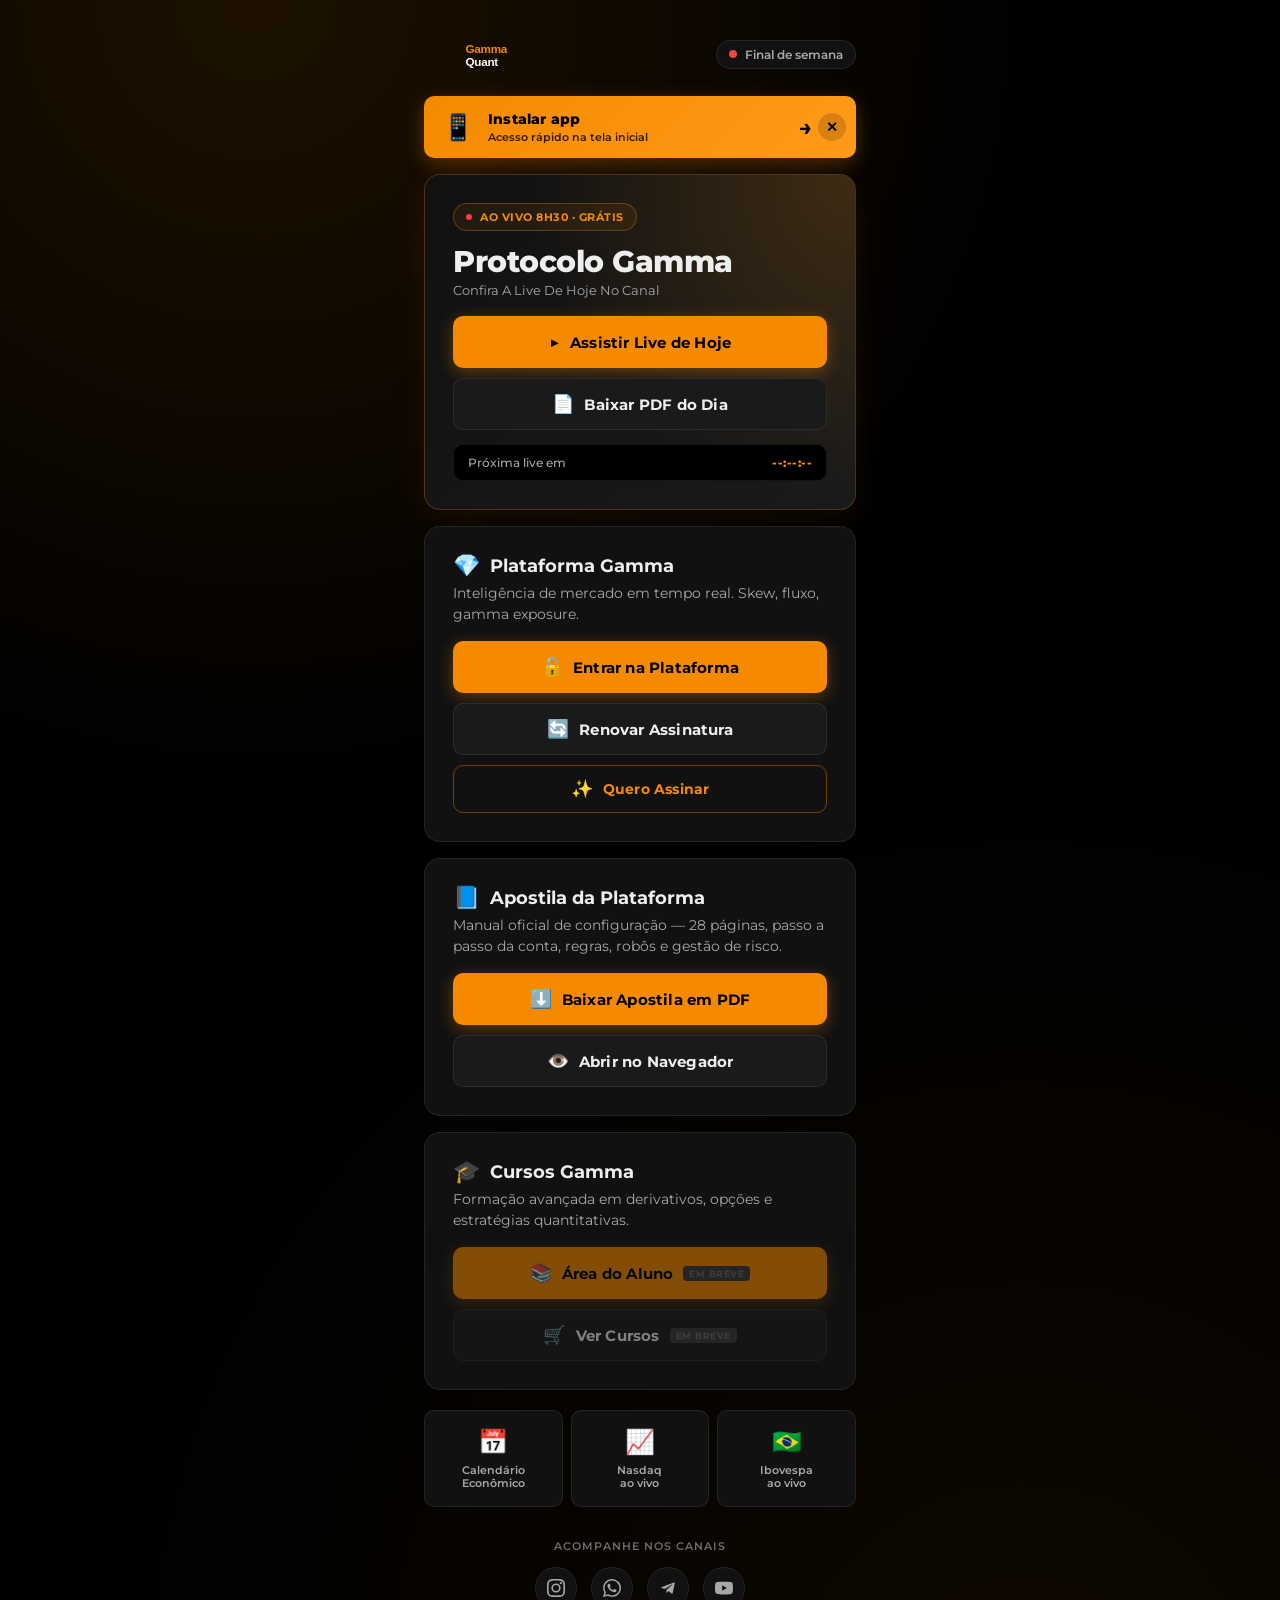
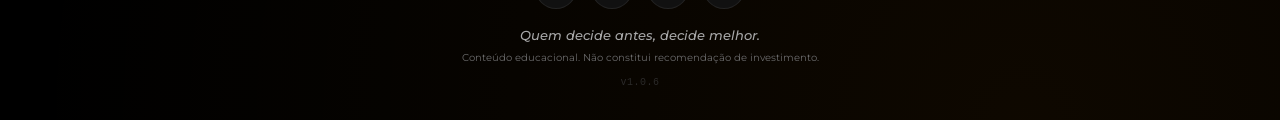
==== index.html @ 654a5087 "fix(v1.0.6): banner Instalar ja nao aparece dentro do app instalado - Deteccao de standalone reforca" ====
<!DOCTYPE html>
<html lang="pt-BR">
<head>
    <meta charset="UTF-8">
    <meta name="viewport" content="width=device-width, initial-scale=1.0, viewport-fit=cover">
    <meta name="theme-color" content="#000000">
    <meta http-equiv="Cache-Control" content="no-cache, no-store, must-revalidate">
    <meta http-equiv="Pragma" content="no-cache">
    <meta http-equiv="Expires" content="0">
    <title>Gamma Quant — Acesso Rápido</title>
    <meta name="description" content="Acesso rápido ao Protocolo Gamma, Plataforma e Cursos Gamma Quant.">

    <link rel="manifest" href="/manifest.json">
    <link rel="icon" type="image/png" sizes="32x32" href="/icons/favicon-32.png">
    <link rel="icon" type="image/png" sizes="64x64" href="/icons/favicon-64.png">
    <link rel="apple-touch-icon" sizes="180x180" href="/icons/apple-touch-icon.png">
    <link rel="apple-touch-icon" sizes="192x192" href="/icons/icon-192.png">
    <link rel="apple-touch-icon" sizes="512x512" href="/icons/icon-512.png">
    <meta name="apple-mobile-web-app-capable" content="yes">
    <meta name="apple-mobile-web-app-status-bar-style" content="black-translucent">
    <meta name="apple-mobile-web-app-title" content="Gamma Quant">
    <meta name="mobile-web-app-capable" content="yes">

    <link rel="preconnect" href="https://fonts.googleapis.com">
    <link rel="preconnect" href="https://fonts.gstatic.com" crossorigin>
    <link href="https://fonts.googleapis.com/css2?family=Montserrat:wght@400;500;600;700;800&display=swap" rel="stylesheet">

    <link rel="stylesheet" href="/css/app.css?v=14">
</head>
<body>
    <div class="app-shell">

        <!-- HEADER -->
        <header class="app-header">
            <img src="/icons/logo-white.svg" alt="Gamma Quant" class="logo">
            <div class="market-status" id="market-status">
                <span class="status-dot"></span>
                <span class="status-text">Carregando...</span>
            </div>
        </header>

        <!-- BANNER INSTALAR (botão nativo quando suportado, link guia caso contrário) -->
        <div class="install-banner-wrap" id="install-banner-wrap">
            <button type="button" class="install-banner" id="install-banner" hidden>
                <span class="install-banner-icon">📱</span>
                <span class="install-banner-text">
                    <strong>Instalar app</strong>
                    <span id="install-banner-sub">Acesso rápido na tela inicial</span>
                </span>
                <span class="install-banner-arrow">→</span>
                <span class="install-banner-close" id="install-banner-close" role="button" aria-label="Fechar">✕</span>
            </button>
        </div>

        <!-- BLOCO 1 — PROTOCOLO GAMMA (TODOS) -->
        <section class="card card-protocol">
            <div class="card-badge">
                <span class="live-dot"></span>
                AO VIVO 8H30 · GRÁTIS
            </div>
            <h2 class="card-title">Protocolo Gamma</h2>
            <p class="card-subtitle" id="protocol-date">Carregando dados de hoje...</p>

            <div class="card-actions">
                <a href="#" id="btn-live" class="btn btn-primary" target="_blank" rel="noopener">
                    <span class="btn-icon">▶</span>
                    <span>Assistir Live de Hoje</span>
                </a>
                <a href="#" id="btn-pdf" class="btn btn-secondary" target="_blank" rel="noopener">
                    <span class="btn-icon">📄</span>
                    <span>Baixar PDF do Dia</span>
                </a>
            </div>

            <div class="countdown" id="countdown" hidden>
                <span class="countdown-label">Próxima live em</span>
                <span class="countdown-time" id="countdown-time">--:--:--</span>
            </div>
        </section>

        <!-- BLOCO 2 — PLATAFORMA -->
        <section class="card card-platform">
            <div class="card-header">
                <span class="card-icon">💎</span>
                <h2 class="card-title-sm">Plataforma Gamma</h2>
            </div>
            <p class="card-desc">Inteligência de mercado em tempo real. Skew, fluxo, gamma exposure.</p>

            <div class="card-actions">
                <a href="https://plataforma.gammaquant.com.br/login" class="btn btn-primary" target="_blank" rel="noopener">
                    <span class="btn-icon">🔓</span>
                    <span>Entrar na Plataforma</span>
                </a>
                <a href="https://lastlink.com/p/CA29F64B9/checkout-payment/" class="btn btn-secondary" target="_blank" rel="noopener">
                    <span class="btn-icon">🔄</span>
                    <span>Renovar Assinatura</span>
                </a>
                <a href="https://plataforma.gammaquant.com.br/#oferta" class="btn btn-ghost-line" target="_blank" rel="noopener">
                    <span class="btn-icon">✨</span>
                    <span>Quero Assinar</span>
                </a>
            </div>
        </section>

        <!-- BLOCO 3 — APOSTILA / MANUAL DA PLATAFORMA -->
        <section class="card card-manual">
            <div class="card-header">
                <span class="card-icon">📘</span>
                <h2 class="card-title-sm">Apostila da Plataforma</h2>
            </div>
            <p class="card-desc">Manual oficial de configuração — 28 páginas, passo a passo da conta, regras, robôs e gestão de risco.</p>

            <div class="card-actions">
                <a href="https://plataforma.gammaquant.com.br/pdfs/Manual_Configuracoes_Gamma_Quant.pdf" class="btn btn-primary" target="_blank" rel="noopener" download>
                    <span class="btn-icon">⬇️</span>
                    <span>Baixar Apostila em PDF</span>
                </a>
                <a href="https://plataforma.gammaquant.com.br/pdfs/Manual_Configuracoes_Gamma_Quant.pdf" class="btn btn-secondary" target="_blank" rel="noopener">
                    <span class="btn-icon">👁️</span>
                    <span>Abrir no Navegador</span>
                </a>
            </div>
        </section>

        <!-- BLOCO 4 — CURSOS -->
        <section class="card card-courses">
            <div class="card-header">
                <span class="card-icon">🎓</span>
                <h2 class="card-title-sm">Cursos Gamma</h2>
            </div>
            <p class="card-desc">Formação avançada em derivativos, opções e estratégias quantitativas.</p>

            <div class="card-actions">
                <button class="btn btn-primary btn-disabled" disabled>
                    <span class="btn-icon">📚</span>
                    <span>Área do Aluno</span>
                    <span class="badge-soon">em breve</span>
                </button>
                <button class="btn btn-secondary btn-disabled" disabled>
                    <span class="btn-icon">🛒</span>
                    <span>Ver Cursos</span>
                    <span class="badge-soon">em breve</span>
                </button>
            </div>
        </section>

        <!-- BLOCO BÔNUS — UTILITÁRIOS -->
        <section class="utilities">
            <a href="https://br.investing.com/economic-calendar/" class="util-tile" target="_blank" rel="noopener">
                <span class="util-icon">📅</span>
                <span class="util-label">Calendário<br>Econômico</span>
            </a>
            <a href="https://www.tradingview.com/chart/?symbol=NASDAQ:NDX" class="util-tile" target="_blank" rel="noopener">
                <span class="util-icon">📈</span>
                <span class="util-label">Nasdaq<br>ao vivo</span>
            </a>
            <a href="https://www.tradingview.com/chart/?symbol=BMFBOVESPA:IBOV" class="util-tile" target="_blank" rel="noopener">
                <span class="util-icon">🇧🇷</span>
                <span class="util-label">Ibovespa<br>ao vivo</span>
            </a>
        </section>

        <!-- SOCIAL FOOTER -->
        <footer class="app-footer">
            <p class="footer-label">Acompanhe nos canais</p>
            <div class="social-links">
                <a href="https://www.instagram.com/eusergioferro/" target="_blank" rel="noopener" aria-label="Instagram">
                    <svg viewBox="0 0 24 24" fill="currentColor"><path d="M12 2.16c3.2 0 3.58 0 4.85.07 3.25.15 4.77 1.69 4.92 4.92.06 1.27.07 1.65.07 4.85s0 3.58-.07 4.85c-.15 3.23-1.66 4.77-4.92 4.92-1.27.06-1.65.07-4.85.07s-3.58 0-4.85-.07c-3.26-.15-4.77-1.7-4.92-4.92-.06-1.27-.07-1.65-.07-4.85s0-3.58.07-4.85C2.38 3.92 3.9 2.38 7.15 2.23 8.42 2.18 8.8 2.16 12 2.16zm0-2.16C8.74 0 8.33.01 7.05.07 2.7.27.27 2.69.07 7.05.01 8.33 0 8.74 0 12s.01 3.67.07 4.95c.2 4.36 2.62 6.78 6.98 6.98 1.28.06 1.69.07 4.95.07s3.67-.01 4.95-.07c4.35-.2 6.78-2.62 6.98-6.98.06-1.28.07-1.69.07-4.95s-.01-3.67-.07-4.95c-.2-4.35-2.62-6.78-6.98-6.98C15.67.01 15.26 0 12 0zm0 5.84a6.16 6.16 0 100 12.32 6.16 6.16 0 000-12.32zM12 16a4 4 0 110-8 4 4 0 010 8zm6.4-11.85a1.44 1.44 0 100 2.88 1.44 1.44 0 000-2.88z"/></svg>
                </a>
                <a href="https://wa.me/5521964212829" target="_blank" rel="noopener" aria-label="WhatsApp">
                    <svg viewBox="0 0 24 24" fill="currentColor"><path d="M17.5 14.4c-.3-.15-1.77-.87-2.04-.97-.27-.1-.47-.15-.67.15-.2.3-.77.97-.94 1.17-.17.2-.35.22-.65.07-.3-.15-1.26-.46-2.4-1.48-.88-.79-1.48-1.76-1.65-2.06-.17-.3-.02-.46.13-.6.13-.13.3-.35.45-.52.15-.17.2-.3.3-.5.1-.2.05-.37-.02-.52-.07-.15-.67-1.62-.92-2.22-.24-.58-.49-.5-.67-.51l-.57-.01c-.2 0-.52.07-.79.37-.27.3-1.04 1.02-1.04 2.48 0 1.46 1.06 2.88 1.21 3.08.15.2 2.1 3.2 5.08 4.5.71.3 1.26.49 1.69.62.71.22 1.35.19 1.86.12.57-.08 1.77-.72 2.02-1.42.25-.7.25-1.3.17-1.42-.07-.12-.27-.2-.57-.35zm-5.45 7.45h-.01a9.9 9.9 0 01-5.05-1.38l-.36-.21-3.74.98 1-3.65-.24-.37a9.92 9.92 0 01-1.52-5.27c0-5.46 4.45-9.91 9.92-9.91 2.65 0 5.14 1.03 7 2.91a9.83 9.83 0 012.91 7c0 5.46-4.45 9.91-9.92 9.91zm8.41-18.32A11.81 11.81 0 0012.05 0C5.5 0 .17 5.34.17 11.89c0 2.1.55 4.13 1.59 5.93L.07 24l6.34-1.66a11.88 11.88 0 005.65 1.44h.01c6.55 0 11.88-5.33 11.88-11.88 0-3.18-1.24-6.16-3.49-8.41z"/></svg>
                </a>
                <a href="https://t.me/gammaquant" target="_blank" rel="noopener" aria-label="Telegram">
                    <svg viewBox="0 0 24 24" fill="currentColor"><path d="M9.78 18.65l.28-4.23 7.68-6.92c.34-.31-.07-.46-.52-.19L7.74 13.3 3.64 12c-.88-.25-.89-.86.2-1.3l15.97-6.16c.73-.33 1.43.18 1.15 1.3l-2.72 12.81c-.19.91-.74 1.13-1.5.71L12.6 16l-1.99 1.93c-.23.23-.42.42-.83.42z"/></svg>
                </a>
                <a href="https://www.youtube.com/@gammaquant" target="_blank" rel="noopener" aria-label="YouTube">
                    <svg viewBox="0 0 24 24" fill="currentColor"><path d="M23.5 6.2a3 3 0 00-2.12-2.13C19.5 3.5 12 3.5 12 3.5s-7.5 0-9.38.57A3 3 0 00.5 6.2C0 8.07 0 12 0 12s0 3.93.5 5.8a3 3 0 002.12 2.13C4.5 20.5 12 20.5 12 20.5s7.5 0 9.38-.57a3 3 0 002.12-2.13C24 15.93 24 12 24 12s0-3.93-.5-5.8zM9.6 15.6V8.4l6.27 3.6-6.27 3.6z"/></svg>
                </a>
            </div>
            <p class="footer-tagline">Quem decide antes, decide melhor.</p>
            <p class="footer-disclaimer">Conteúdo educacional. Não constitui recomendação de investimento.</p>
            <p class="footer-version" id="footer-version">v1.0.0</p>
        </footer>

        <!-- Toast de atualização -->
        <div class="update-toast" id="update-toast" hidden>
            <span class="update-toast-icon">✨</span>
            <span class="update-toast-text">App atualizado pra versão mais recente</span>
        </div>

    </div>

    <script src="/js/app.js?v=14"></script>
</body>
</html>
---- css/app.css ----
/* ============================================
   GAMMA QUANT — APP DE ACESSO RÁPIDO (PWA)
   Identidade: Laranja #f58a00 + Preto
   Foco: mobile-first, instalável, offline-ready
   ============================================ */

:root {
    --orange: #f58a00;
    --orange-hover: #ff9a1a;
    --orange-glow: rgba(245, 138, 0, 0.18);
    --orange-soft: rgba(245, 138, 0, 0.08);
    --black: #000000;
    --black-card: #111111;
    --black-elev: #1a1a1a;
    --gray-100: #eeeeee;
    --gray-300: #a8a8a8;
    --gray-500: #6b6b6b;
    --gray-700: #3a3a3a;
    --border: rgba(255, 255, 255, 0.08);
    --green: #22c55e;
    --red: #ef4444;
    --font: 'Montserrat', -apple-system, BlinkMacSystemFont, sans-serif;
    --radius: 16px;
    --radius-sm: 10px;
    --transition: all 0.25s cubic-bezier(0.4, 0, 0.2, 1);
    --safe-top: env(safe-area-inset-top);
    --safe-bottom: env(safe-area-inset-bottom);
}

*, *::before, *::after { box-sizing: border-box; margin: 0; padding: 0; }

html { scroll-behavior: smooth; }

body {
    font-family: var(--font);
    background: var(--black);
    color: var(--gray-100);
    -webkit-font-smoothing: antialiased;
    min-height: 100vh;
    min-height: 100dvh;
    overflow-x: hidden;
    background-image:
        radial-gradient(circle at 20% 0%, rgba(245, 138, 0, 0.12) 0%, transparent 40%),
        radial-gradient(circle at 80% 100%, rgba(245, 138, 0, 0.06) 0%, transparent 50%);
}

img, svg { max-width: 100%; display: block; }
button { font-family: inherit; cursor: pointer; border: none; background: none; color: inherit; }
a { color: inherit; text-decoration: none; }

/* ============ APP SHELL ============ */
.app-shell {
    max-width: 480px;
    margin: 0 auto;
    padding: calc(var(--safe-top) + 20px) 20px calc(var(--safe-bottom) + 24px);
    min-height: 100vh;
    min-height: 100dvh;
    display: flex;
    flex-direction: column;
    gap: 16px;
}

/* ============ HEADER ============ */
.app-header {
    display: flex;
    justify-content: space-between;
    align-items: center;
    padding: 4px 0 8px;
}

.logo {
    height: 36px;
    width: auto;
}

.market-status {
    display: flex;
    align-items: center;
    gap: 8px;
    background: var(--black-card);
    border: 1px solid var(--border);
    border-radius: 100px;
    padding: 6px 12px;
    font-size: 12px;
    font-weight: 600;
    color: var(--gray-300);
}

.status-dot {
    width: 8px;
    height: 8px;
    border-radius: 50%;
    background: var(--gray-500);
    animation: pulse 2s ease-in-out infinite;
}

.status-dot.open { background: var(--green); box-shadow: 0 0 8px var(--green); }
.status-dot.closed { background: var(--red); }

@keyframes pulse {
    0%, 100% { opacity: 1; }
    50% { opacity: 0.5; }
}

/* ============ CARDS BASE ============ */
.card {
    background: var(--black-card);
    border: 1px solid var(--border);
    border-radius: var(--radius);
    padding: 24px;
    transition: var(--transition);
    position: relative;
    overflow: hidden;
}

.card-header {
    display: flex;
    align-items: center;
    gap: 10px;
    margin-bottom: 6px;
}

.card-icon {
    font-size: 22px;
    line-height: 1;
}

.card-title {
    font-size: 26px;
    font-weight: 800;
    letter-spacing: -0.5px;
    color: var(--gray-100);
    line-height: 1.1;
    margin-bottom: 4px;
}

.card-title-sm {
    font-size: 18px;
    font-weight: 700;
    color: var(--gray-100);
}

.card-subtitle {
    font-size: 13px;
    color: var(--gray-300);
    margin-bottom: 18px;
    text-transform: capitalize;
}

.card-desc {
    font-size: 14px;
    color: var(--gray-300);
    line-height: 1.5;
    margin-bottom: 16px;
}

/* ============ CARD: PROTOCOLO (destaque) ============ */
.card-protocol {
    background: linear-gradient(135deg, var(--black-card) 0%, var(--black-elev) 100%);
    border: 1px solid rgba(245, 138, 0, 0.25);
    box-shadow: 0 8px 32px rgba(245, 138, 0, 0.08);
}

.card-protocol::before {
    content: '';
    position: absolute;
    inset: 0;
    background: radial-gradient(circle at top right, var(--orange-glow), transparent 60%);
    pointer-events: none;
}

.card-protocol > * { position: relative; z-index: 1; }

.card-badge {
    display: inline-flex;
    align-items: center;
    gap: 8px;
    background: var(--orange-soft);
    color: var(--orange);
    border: 1px solid rgba(245, 138, 0, 0.3);
    border-radius: 100px;
    padding: 6px 12px;
    font-size: 11px;
    font-weight: 700;
    letter-spacing: 0.5px;
    margin-bottom: 14px;
}

.live-dot {
    width: 6px;
    height: 6px;
    border-radius: 50%;
    background: #ff3b3b;
    animation: livePulse 1.5s ease-in-out infinite;
}

@keyframes livePulse {
    0%, 100% { opacity: 1; box-shadow: 0 0 0 0 rgba(255, 59, 59, 0.6); }
    50% { opacity: 0.7; box-shadow: 0 0 0 6px rgba(255, 59, 59, 0); }
}

/* ============ ACTIONS ============ */
.card-actions {
    display: flex;
    flex-direction: column;
    gap: 10px;
}

.card-actions-split {
    flex-direction: row;
    gap: 8px;
}

.card-actions-split .btn { flex: 1; }

.btn {
    display: inline-flex;
    align-items: center;
    justify-content: center;
    gap: 10px;
    padding: 14px 18px;
    border-radius: var(--radius-sm);
    font-size: 15px;
    font-weight: 700;
    letter-spacing: 0.2px;
    transition: var(--transition);
    text-align: center;
    position: relative;
    min-height: 52px;
}

.btn-icon { font-size: 18px; line-height: 1; }

.btn-primary {
    background: var(--orange);
    color: var(--black);
    box-shadow: 0 4px 16px rgba(245, 138, 0, 0.35);
}
.btn-primary:active { transform: scale(0.98); background: var(--orange-hover); }

.btn-secondary {
    background: var(--black-elev);
    color: var(--gray-100);
    border: 1px solid var(--border);
}
.btn-secondary:active { transform: scale(0.98); border-color: var(--orange); }

.btn-outline {
    background: transparent;
    color: var(--gray-100);
    border: 1px solid var(--border);
    font-size: 14px;
    flex-direction: column;
    gap: 4px;
    padding: 12px 14px;
}
.btn-outline:active { border-color: var(--orange); background: var(--orange-soft); }

.btn-ghost {
    background: transparent;
    color: var(--gray-300);
    font-size: 14px;
    flex-direction: column;
    gap: 4px;
    padding: 12px 14px;
}
.btn-ghost:active { color: var(--orange); }

.btn-ghost-line {
    background: transparent;
    color: var(--orange);
    border: 1px solid rgba(245, 138, 0, 0.4);
    min-height: 48px;
    font-size: 14px;
}
.btn-ghost-line:active {
    background: var(--orange-soft);
    border-color: var(--orange);
}

.btn-disabled {
    opacity: 0.5;
    cursor: not-allowed;
    pointer-events: none;
}

.badge-soon {
    font-size: 9px;
    text-transform: uppercase;
    letter-spacing: 0.5px;
    color: var(--gray-500);
    background: var(--gray-700);
    padding: 2px 6px;
    border-radius: 4px;
    font-weight: 700;
}

/* ============ PROFILE TOGGLE ============ */
.profile-toggle {
    display: flex;
    background: var(--black);
    border: 1px solid var(--border);
    border-radius: 100px;
    padding: 4px;
    margin-bottom: 16px;
    gap: 4px;
}

.profile-btn {
    flex: 1;
    padding: 8px 12px;
    border-radius: 100px;
    font-size: 12px;
    font-weight: 700;
    color: var(--gray-300);
    transition: var(--transition);
    text-align: center;
    letter-spacing: 0.2px;
}

.profile-btn.active {
    background: var(--orange);
    color: var(--black);
    box-shadow: 0 2px 8px rgba(245, 138, 0, 0.3);
}

.profile-btn:not(.active):active {
    background: var(--black-elev);
    color: var(--gray-100);
}

.profile-view, .profile-view-course {
    animation: fadeIn 0.3s ease;
}

@keyframes fadeIn {
    from { opacity: 0; transform: translateY(4px); }
    to { opacity: 1; transform: translateY(0); }
}

/* ============ COUNTDOWN ============ */
.countdown {
    margin-top: 14px;
    padding: 10px 14px;
    background: var(--black);
    border: 1px solid var(--border);
    border-radius: var(--radius-sm);
    display: flex;
    justify-content: space-between;
    align-items: center;
    font-size: 12px;
}

.countdown-label { color: var(--gray-300); font-weight: 500; }
.countdown-time {
    color: var(--orange);
    font-weight: 800;
    font-variant-numeric: tabular-nums;
    letter-spacing: 0.5px;
}

/* ============ UTILITIES TILES ============ */
.utilities {
    display: grid;
    grid-template-columns: repeat(3, 1fr);
    gap: 8px;
    margin-top: 4px;
}

.util-tile {
    background: var(--black-card);
    border: 1px solid var(--border);
    border-radius: var(--radius-sm);
    padding: 16px 8px;
    display: flex;
    flex-direction: column;
    align-items: center;
    gap: 8px;
    text-align: center;
    transition: var(--transition);
}

.util-tile:active {
    border-color: var(--orange);
    background: var(--orange-soft);
    transform: scale(0.97);
}

.util-icon { font-size: 24px; }

.util-label {
    font-size: 11px;
    font-weight: 600;
    color: var(--gray-300);
    line-height: 1.2;
}

/* ============ FOOTER ============ */
.app-footer {
    margin-top: auto;
    padding-top: 16px;
    text-align: center;
}

.footer-label {
    font-size: 11px;
    text-transform: uppercase;
    letter-spacing: 1px;
    color: var(--gray-500);
    margin-bottom: 14px;
    font-weight: 600;
}

.social-links {
    display: flex;
    justify-content: center;
    gap: 14px;
    margin-bottom: 18px;
}

.social-links a {
    width: 42px;
    height: 42px;
    display: flex;
    align-items: center;
    justify-content: center;
    background: var(--black-card);
    border: 1px solid var(--border);
    border-radius: 50%;
    color: var(--gray-300);
    transition: var(--transition);
}

.social-links a:active {
    color: var(--orange);
    border-color: var(--orange);
    transform: scale(0.95);
}

.social-links svg { width: 18px; height: 18px; }

.footer-tagline {
    font-size: 13px;
    color: var(--gray-300);
    font-style: italic;
    margin-bottom: 8px;
    font-weight: 500;
}

.footer-disclaimer {
    font-size: 10px;
    color: var(--gray-500);
    line-height: 1.4;
}

.footer-version {
    font-size: 10px;
    color: var(--gray-700);
    margin-top: 12px;
    font-family: var(--font-mono, monospace);
    letter-spacing: 0.5px;
    opacity: 0.7;
}

/* ============ TOAST DE ATUALIZAÇÃO ============ */
.update-toast {
    position: fixed;
    top: calc(var(--safe-top) + 16px);
    left: 16px;
    right: 16px;
    max-width: 448px;
    margin: 0 auto;
    background: linear-gradient(135deg, var(--orange), var(--orange-hover));
    color: var(--black);
    padding: 14px 18px;
    border-radius: var(--radius-sm);
    display: flex;
    align-items: center;
    gap: 12px;
    box-shadow: 0 8px 28px rgba(245, 138, 0, 0.45);
    z-index: 200;
    font-size: 13px;
    font-weight: 700;
    animation: toastSlide 3.2s ease forwards;
}

.update-toast-icon {
    font-size: 20px;
    line-height: 1;
}

.update-toast-text {
    flex: 1;
    line-height: 1.3;
}

@keyframes toastSlide {
    0% { transform: translateY(-100%); opacity: 0; }
    10% { transform: translateY(0); opacity: 1; }
    85% { transform: translateY(0); opacity: 1; }
    100% { transform: translateY(-100%); opacity: 0; }
}

/* ============ BANNER INSTALAR (permanente) ============ */
.install-banner {
    width: 100%;
    background: linear-gradient(135deg, var(--orange), var(--orange-hover));
    color: var(--black);
    padding: 14px 44px 14px 18px;
    border-radius: var(--radius-sm);
    display: flex;
    align-items: center;
    gap: 14px;
    text-align: left;
    box-shadow: 0 6px 20px rgba(245, 138, 0, 0.3);
    transition: var(--transition);
    animation: bannerPulse 2.5s ease-in-out infinite;
    position: relative;
}

.install-banner-close {
    position: absolute;
    top: 50%;
    right: 10px;
    transform: translateY(-50%);
    width: 28px;
    height: 28px;
    border-radius: 50%;
    background: rgba(0, 0, 0, 0.15);
    color: var(--black);
    display: flex;
    align-items: center;
    justify-content: center;
    font-size: 14px;
    font-weight: 800;
    cursor: pointer;
    transition: var(--transition);
}
.install-banner-close:active {
    background: rgba(0, 0, 0, 0.3);
    transform: translateY(-50%) scale(0.92);
}

.install-banner:active { transform: scale(0.98); }

.install-banner-icon {
    font-size: 26px;
    line-height: 1;
}

.install-banner-text {
    flex: 1;
    display: flex;
    flex-direction: column;
    gap: 2px;
}

.install-banner-text strong {
    font-size: 14px;
    font-weight: 800;
    letter-spacing: 0.2px;
}

.install-banner-text span {
    font-size: 11px;
    font-weight: 600;
    opacity: 0.8;
}

.install-banner-arrow {
    font-size: 22px;
    font-weight: 700;
}

@keyframes bannerPulse {
    0%, 100% { box-shadow: 0 6px 20px rgba(245, 138, 0, 0.3); }
    50% { box-shadow: 0 6px 28px rgba(245, 138, 0, 0.55); }
}

/* ============ MODAL DE INSTRUÇÕES ============ */
.install-modal {
    position: fixed;
    inset: 0;
    background: rgba(0, 0, 0, 0.85);
    backdrop-filter: blur(8px);
    z-index: 1000;
    display: flex;
    align-items: flex-end;
    justify-content: center;
    animation: fadeIn 0.2s ease;
    padding: 16px;
}

@media (min-width: 600px) {
    .install-modal { align-items: center; }
}

.install-modal-content {
    background: var(--black-card);
    border: 1px solid rgba(245, 138, 0, 0.3);
    border-radius: var(--radius);
    padding: 28px 24px;
    max-width: 420px;
    width: 100%;
    text-align: center;
    position: relative;
    animation: slideUp 0.3s ease;
    max-height: 90vh;
    overflow-y: auto;
}

@keyframes slideUp {
    from { transform: translateY(40px); opacity: 0; }
    to { transform: translateY(0); opacity: 1; }
}

.install-modal-close {
    position: absolute;
    top: 10px;
    right: 10px;
    width: 44px;
    height: 44px;
    border-radius: 50%;
    background: var(--orange);
    color: var(--black);
    font-size: 26px;
    line-height: 1;
    font-weight: 800;
    transition: var(--transition);
    box-shadow: 0 4px 12px rgba(245, 138, 0, 0.4);
    z-index: 10;
}
.install-modal-close:active {
    background: var(--orange-hover);
    transform: scale(0.95);
}

.install-modal-icon {
    width: 80px;
    height: 80px;
    border-radius: 18px;
    margin: 0 auto 16px;
    box-shadow: 0 10px 30px rgba(245, 138, 0, 0.3);
}

.install-modal-title {
    font-size: 20px;
    font-weight: 800;
    margin-bottom: 6px;
    letter-spacing: -0.3px;
}

.install-modal-platform {
    font-size: 12px;
    color: var(--gray-300);
    margin-bottom: 20px;
    text-transform: uppercase;
    letter-spacing: 1px;
    font-weight: 600;
}

.install-steps {
    display: flex;
    flex-direction: column;
    gap: 10px;
    text-align: left;
    margin-bottom: 16px;
}

.install-step {
    display: flex;
    align-items: flex-start;
    gap: 12px;
    background: var(--black);
    border: 1px solid var(--border);
    border-radius: var(--radius-sm);
    padding: 12px 14px;
    font-size: 14px;
    line-height: 1.4;
    color: var(--gray-100);
}

.install-step strong { color: var(--orange); }

.install-step-num {
    flex-shrink: 0;
    width: 24px;
    height: 24px;
    border-radius: 50%;
    background: var(--orange);
    color: var(--black);
    display: inline-flex;
    align-items: center;
    justify-content: center;
    font-weight: 800;
    font-size: 12px;
}

.install-step-fallback {
    font-size: 12px;
    color: var(--gray-300);
    line-height: 1.6;
    text-align: center;
    margin-top: 12px;
    padding: 12px;
    background: var(--black);
    border-radius: var(--radius-sm);
    border: 1px dashed var(--gray-700);
}

.install-step-fallback strong { color: var(--orange); }

.install-warning {
    background: rgba(245, 138, 0, 0.12);
    border: 1px solid rgba(245, 138, 0, 0.4);
    border-radius: var(--radius-sm);
    padding: 14px;
    font-size: 13px;
    color: var(--gray-100);
    line-height: 1.5;
    margin-bottom: 14px;
    text-align: center;
}
.install-warning strong { color: var(--orange); }

.install-steps-container .btn {
    width: 100%;
    margin-bottom: 12px;
}

.install-help-link {
    display: inline-block;
    margin-top: 8px;
    color: var(--orange);
    font-size: 13px;
    font-weight: 600;
}

.install-modal-dismiss {
    width: 100%;
    margin-top: 16px;
    padding: 12px;
    border-radius: var(--radius-sm);
    background: var(--black);
    border: 1px solid var(--border);
    color: var(--gray-300);
    font-size: 13px;
    font-weight: 600;
    transition: var(--transition);
}
.install-modal-dismiss:active {
    background: var(--black-elev);
    color: var(--gray-100);
}

@keyframes fadeIn {
    from { opacity: 0; }
    to { opacity: 1; }
}

/* ============ DESKTOP ============ */
@media (min-width: 768px) {
    .app-shell { padding: 32px 24px; }
    .card-title { font-size: 30px; }
    .card { padding: 28px; }
}
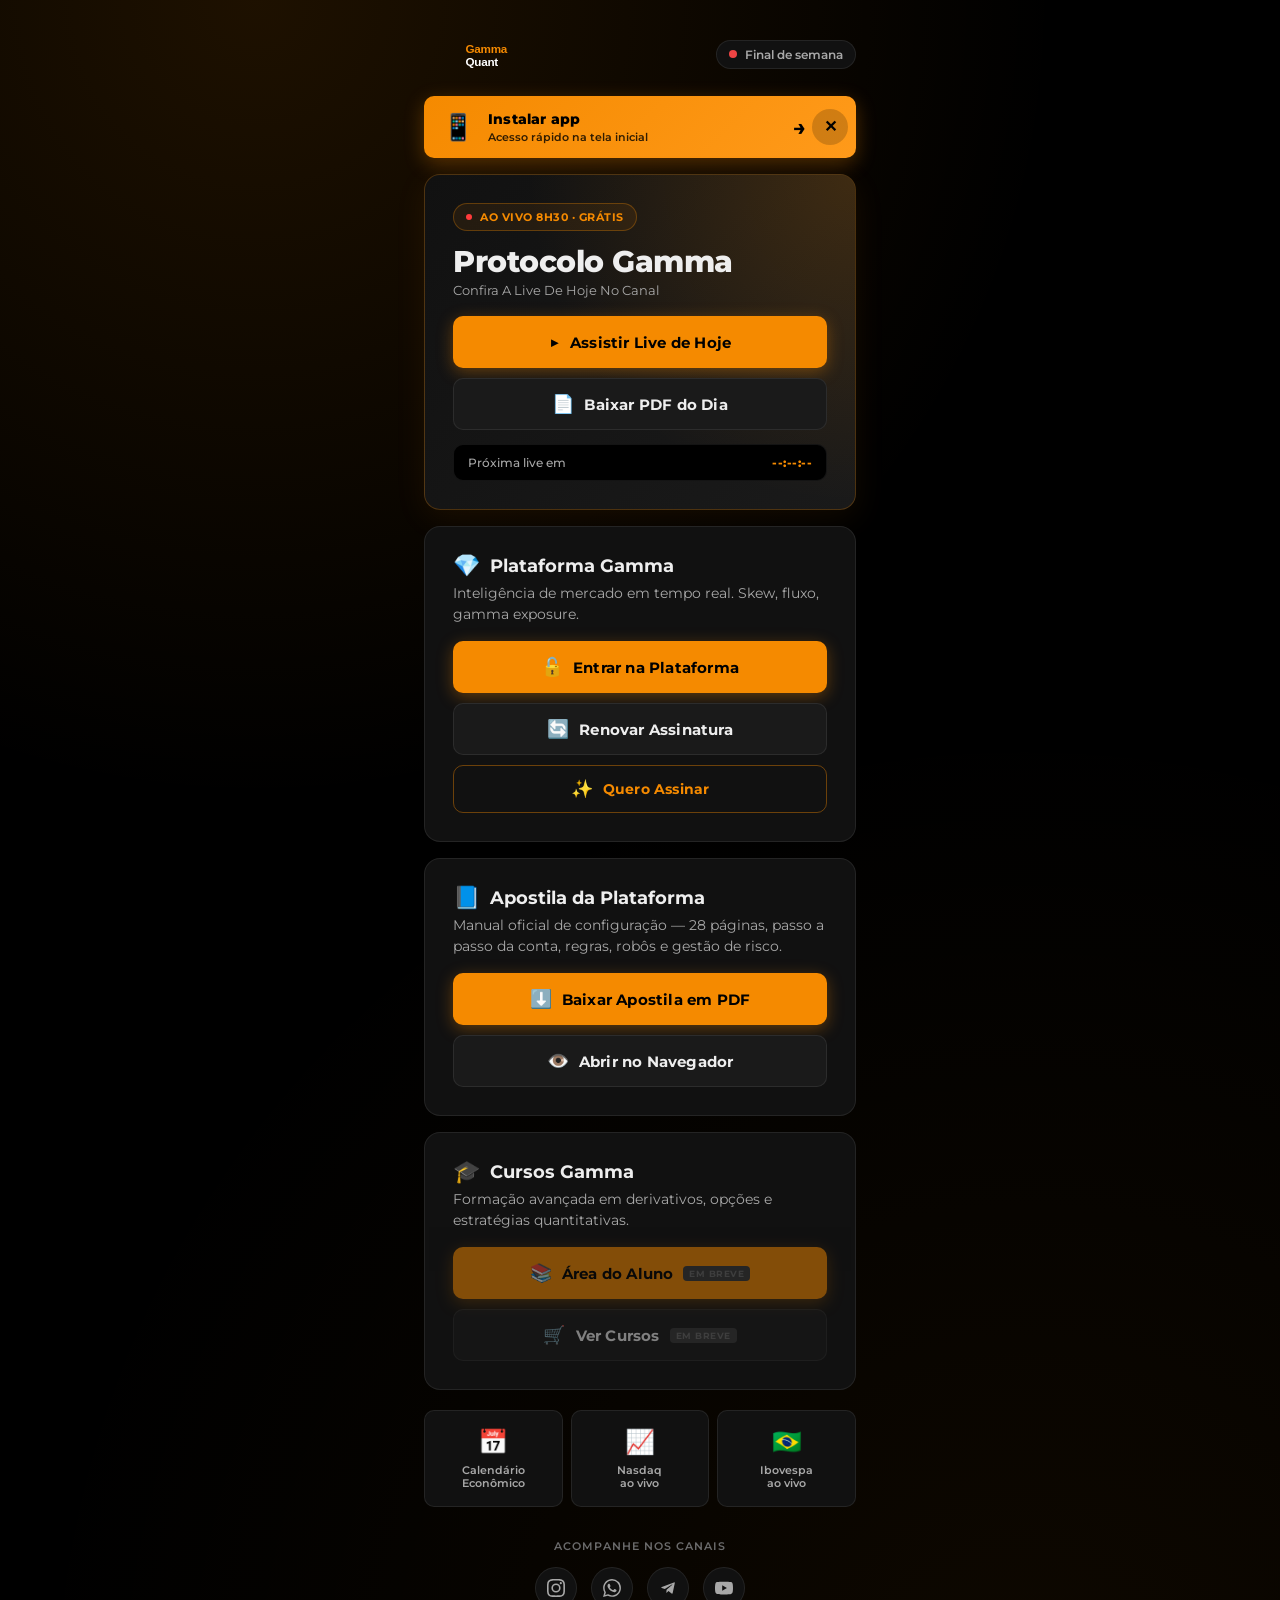
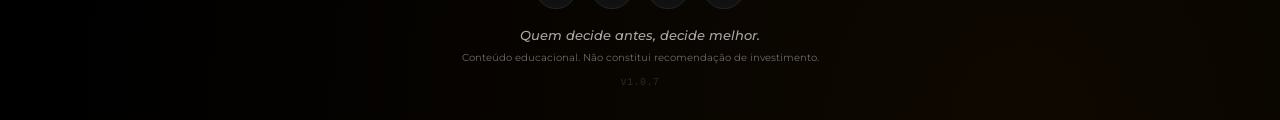
==== commit 6e130f59: "fix(v1.0.7): botao X do banner agora funciona - X virou button irmao do banner (antes era span DENTR" ====
--- a/index.html
+++ b/index.html
@@ -25,7 +25,7 @@
     <link rel="preconnect" href="https://fonts.gstatic.com" crossorigin>
     <link href="https://fonts.googleapis.com/css2?family=Montserrat:wght@400;500;600;700;800&display=swap" rel="stylesheet">
 
-    <link rel="stylesheet" href="/css/app.css?v=14">
+    <link rel="stylesheet" href="/css/app.css?v=15">
 </head>
 <body>
     <div class="app-shell">
@@ -40,16 +40,16 @@
         </header>
 
         <!-- BANNER INSTALAR (botão nativo quando suportado, link guia caso contrário) -->
-        <div class="install-banner-wrap" id="install-banner-wrap">
-            <button type="button" class="install-banner" id="install-banner" hidden>
+        <div class="install-banner-wrap" id="install-banner-wrap" hidden>
+            <button type="button" class="install-banner" id="install-banner">
                 <span class="install-banner-icon">📱</span>
                 <span class="install-banner-text">
                     <strong>Instalar app</strong>
                     <span id="install-banner-sub">Acesso rápido na tela inicial</span>
                 </span>
                 <span class="install-banner-arrow">→</span>
-                <span class="install-banner-close" id="install-banner-close" role="button" aria-label="Fechar">✕</span>
             </button>
+            <button type="button" class="install-banner-close" id="install-banner-close" aria-label="Fechar banner">✕</button>
         </div>
 
         <!-- BLOCO 1 — PROTOCOLO GAMMA (TODOS) -->
@@ -190,6 +190,6 @@
 
     </div>
 
-    <script src="/js/app.js?v=14"></script>
+    <script src="/js/app.js?v=15"></script>
 </body>
 </html>
--- a/css/app.css
+++ b/css/app.css
@@ -502,11 +502,17 @@
 }
 
 /* ============ BANNER INSTALAR (permanente) ============ */
+.install-banner-wrap {
+    position: relative;
+    width: 100%;
+}
+.install-banner-wrap[hidden] { display: none; }
+
 .install-banner {
     width: 100%;
     background: linear-gradient(135deg, var(--orange), var(--orange-hover));
     color: var(--black);
-    padding: 14px 44px 14px 18px;
+    padding: 14px 50px 14px 18px;
     border-radius: var(--radius-sm);
     display: flex;
     align-items: center;
@@ -515,30 +521,32 @@
     box-shadow: 0 6px 20px rgba(245, 138, 0, 0.3);
     transition: var(--transition);
     animation: bannerPulse 2.5s ease-in-out infinite;
-    position: relative;
 }
 
 .install-banner-close {
     position: absolute;
     top: 50%;
-    right: 10px;
+    right: 8px;
     transform: translateY(-50%);
-    width: 28px;
-    height: 28px;
+    width: 36px;
+    height: 36px;
     border-radius: 50%;
-    background: rgba(0, 0, 0, 0.15);
+    background: rgba(0, 0, 0, 0.18);
     color: var(--black);
     display: flex;
     align-items: center;
     justify-content: center;
-    font-size: 14px;
-    font-weight: 800;
+    font-size: 16px;
+    font-weight: 900;
     cursor: pointer;
     transition: var(--transition);
+    z-index: 5;
+    border: 0;
+    line-height: 1;
 }
 .install-banner-close:active {
-    background: rgba(0, 0, 0, 0.3);
-    transform: translateY(-50%) scale(0.92);
+    background: rgba(0, 0, 0, 0.4);
+    transform: translateY(-50%) scale(0.9);
 }
 
 .install-banner:active { transform: scale(0.98); }
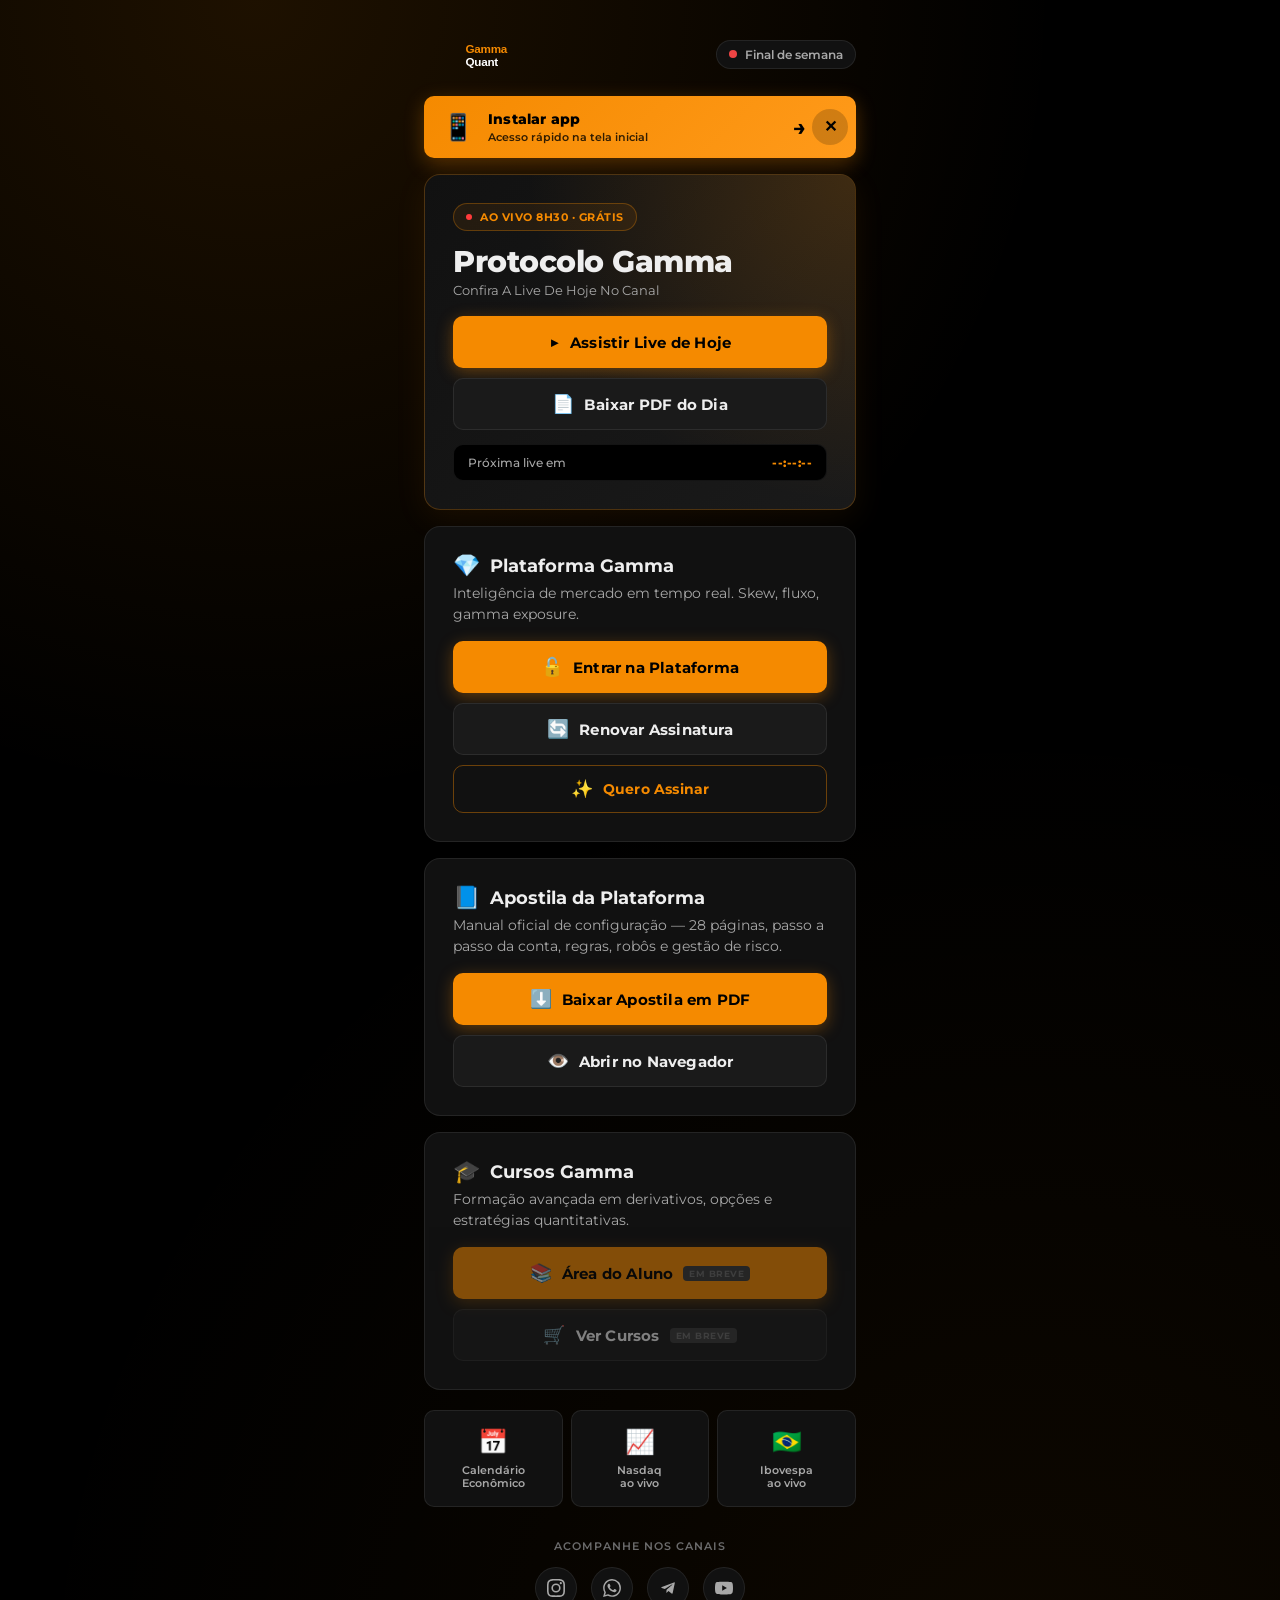
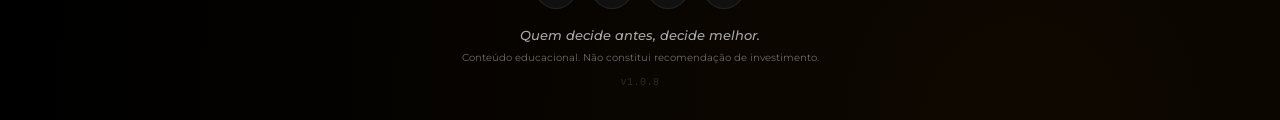
==== commit 1377f50b: "feat: refresh on visibility/focus + bump v16 - Revalida protocolo/versão ao reabrir app (visibilityc" ====
--- a/index.html
+++ b/index.html
@@ -25,7 +25,7 @@
     <link rel="preconnect" href="https://fonts.gstatic.com" crossorigin>
     <link href="https://fonts.googleapis.com/css2?family=Montserrat:wght@400;500;600;700;800&display=swap" rel="stylesheet">
 
-    <link rel="stylesheet" href="/css/app.css?v=15">
+    <link rel="stylesheet" href="/css/app.css?v=16">
 </head>
 <body>
     <div class="app-shell">
@@ -190,6 +190,6 @@
 
     </div>
 
-    <script src="/js/app.js?v=15"></script>
+    <script src="/js/app.js?v=16"></script>
 </body>
 </html>
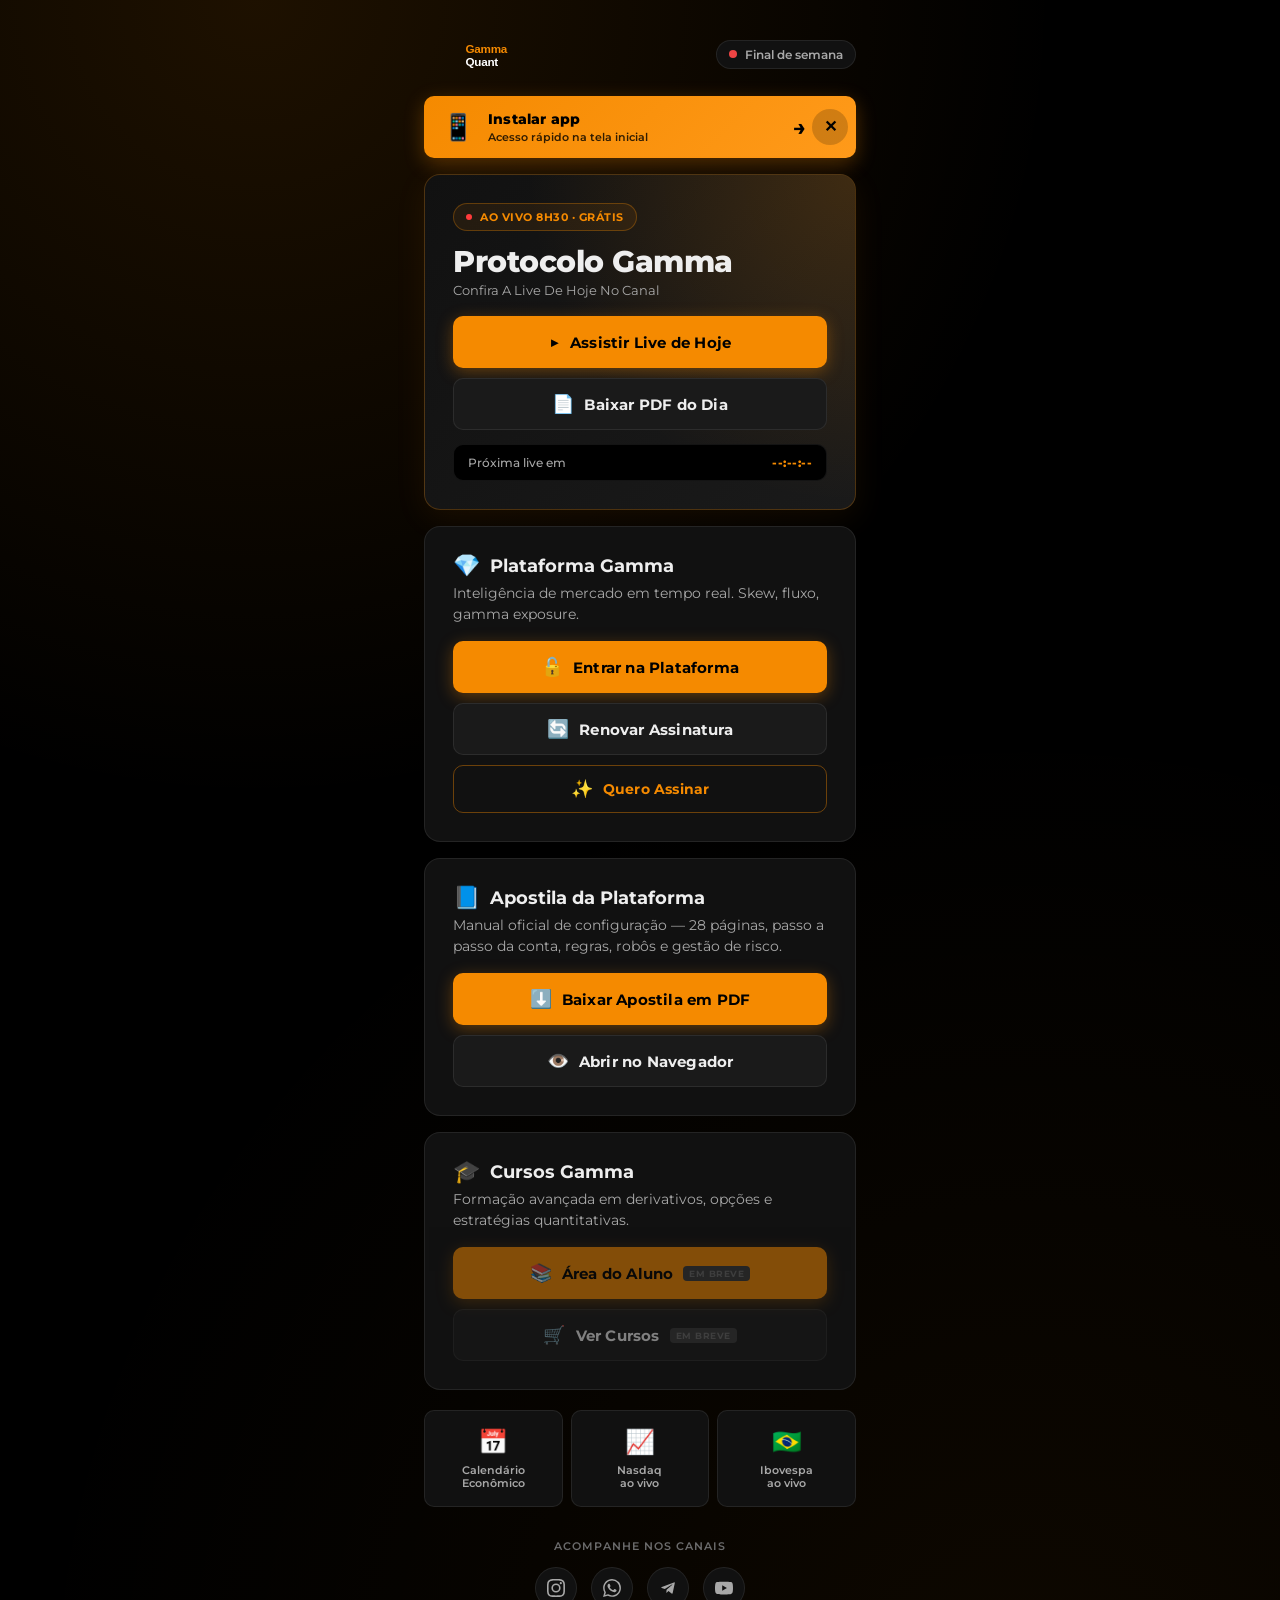
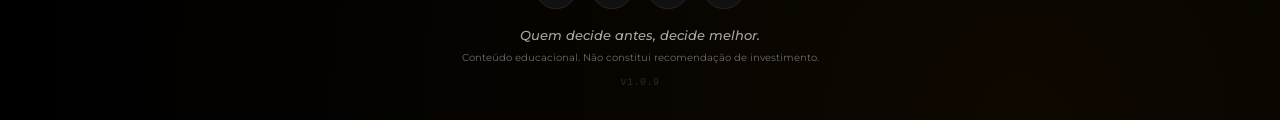
==== commit 6264772d: "feat: cache-busting no link do PDF + bump v17" ====
--- a/index.html
+++ b/index.html
@@ -25,7 +25,7 @@
     <link rel="preconnect" href="https://fonts.gstatic.com" crossorigin>
     <link href="https://fonts.googleapis.com/css2?family=Montserrat:wght@400;500;600;700;800&display=swap" rel="stylesheet">
 
-    <link rel="stylesheet" href="/css/app.css?v=16">
+    <link rel="stylesheet" href="/css/app.css?v=17">
 </head>
 <body>
     <div class="app-shell">
@@ -190,6 +190,6 @@
 
     </div>
 
-    <script src="/js/app.js?v=16"></script>
+    <script src="/js/app.js?v=17"></script>
 </body>
 </html>
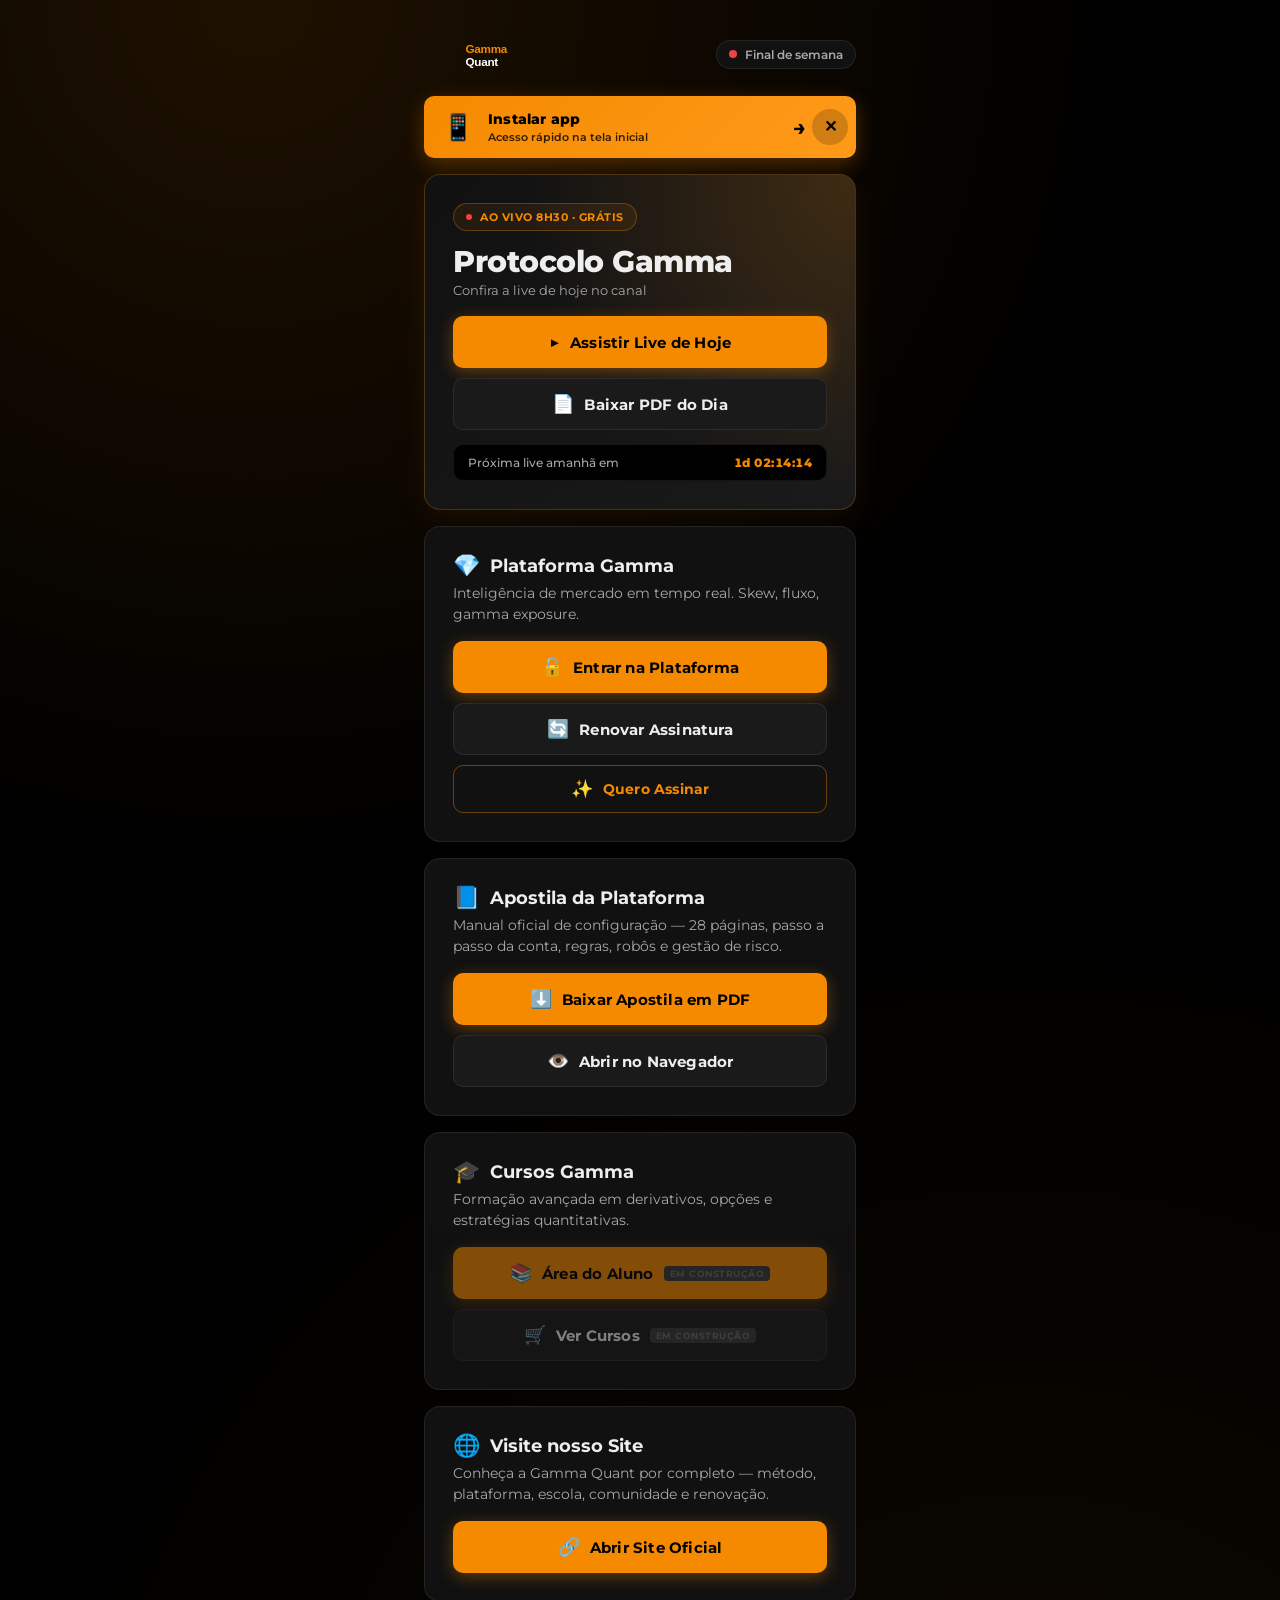
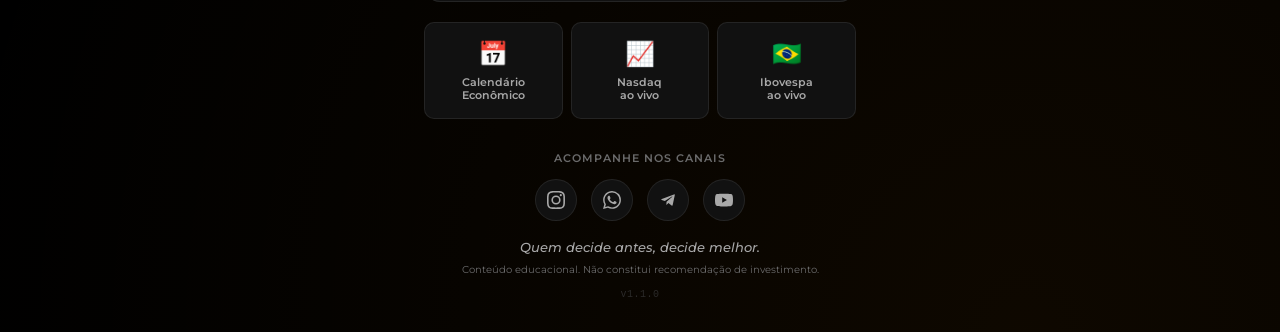
==== commit 5dbd7c61: "feat(v1.1.0): nova dobra Visite Site + links Plataforma + countdown próxima live com feriados + fix " ====
--- a/index.html
+++ b/index.html
@@ -25,7 +25,7 @@
     <link rel="preconnect" href="https://fonts.gstatic.com" crossorigin>
     <link href="https://fonts.googleapis.com/css2?family=Montserrat:wght@400;500;600;700;800&display=swap" rel="stylesheet">
 
-    <link rel="stylesheet" href="/css/app.css?v=17">
+    <link rel="stylesheet" href="/css/app.css?v=18">
 </head>
 <body>
     <div class="app-shell">
@@ -87,7 +87,7 @@
             <p class="card-desc">Inteligência de mercado em tempo real. Skew, fluxo, gamma exposure.</p>
 
             <div class="card-actions">
-                <a href="https://plataforma.gammaquant.com.br/login" class="btn btn-primary" target="_blank" rel="noopener">
+                <a href="https://gammaquant.com.br/Ecotools/" class="btn btn-primary" target="_blank" rel="noopener">
                     <span class="btn-icon">🔓</span>
                     <span>Entrar na Plataforma</span>
                 </a>
@@ -95,7 +95,7 @@
                     <span class="btn-icon">🔄</span>
                     <span>Renovar Assinatura</span>
                 </a>
-                <a href="https://plataforma.gammaquant.com.br/#oferta" class="btn btn-ghost-line" target="_blank" rel="noopener">
+                <a href="https://portal.gammaquant.com.br/gammaquant-new" class="btn btn-ghost-line" target="_blank" rel="noopener">
                     <span class="btn-icon">✨</span>
                     <span>Quero Assinar</span>
                 </a>
@@ -134,13 +134,29 @@
                 <button class="btn btn-primary btn-disabled" disabled>
                     <span class="btn-icon">📚</span>
                     <span>Área do Aluno</span>
-                    <span class="badge-soon">em breve</span>
+                    <span class="badge-soon">EM CONSTRUÇÃO</span>
                 </button>
                 <button class="btn btn-secondary btn-disabled" disabled>
                     <span class="btn-icon">🛒</span>
                     <span>Ver Cursos</span>
-                    <span class="badge-soon">em breve</span>
+                    <span class="badge-soon">EM CONSTRUÇÃO</span>
                 </button>
+            </div>
+        </section>
+
+        <!-- BLOCO 5 — VISITE NOSSO SITE -->
+        <section class="card card-site">
+            <div class="card-header">
+                <span class="card-icon">🌐</span>
+                <h2 class="card-title-sm">Visite nosso Site</h2>
+            </div>
+            <p class="card-desc">Conheça a Gamma Quant por completo — método, plataforma, escola, comunidade e renovação.</p>
+
+            <div class="card-actions">
+                <a href="https://plataforma.gammaquant.com.br/" class="btn btn-primary" target="_blank" rel="noopener">
+                    <span class="btn-icon">🔗</span>
+                    <span>Abrir Site Oficial</span>
+                </a>
             </div>
         </section>
 
@@ -190,6 +206,6 @@
 
     </div>
 
-    <script src="/js/app.js?v=17"></script>
+    <script src="/js/app.js?v=18"></script>
 </body>
 </html>
--- a/css/app.css
+++ b/css/app.css
@@ -144,7 +144,6 @@
     font-size: 13px;
     color: var(--gray-300);
     margin-bottom: 18px;
-    text-transform: capitalize;
 }
 
 .card-desc {
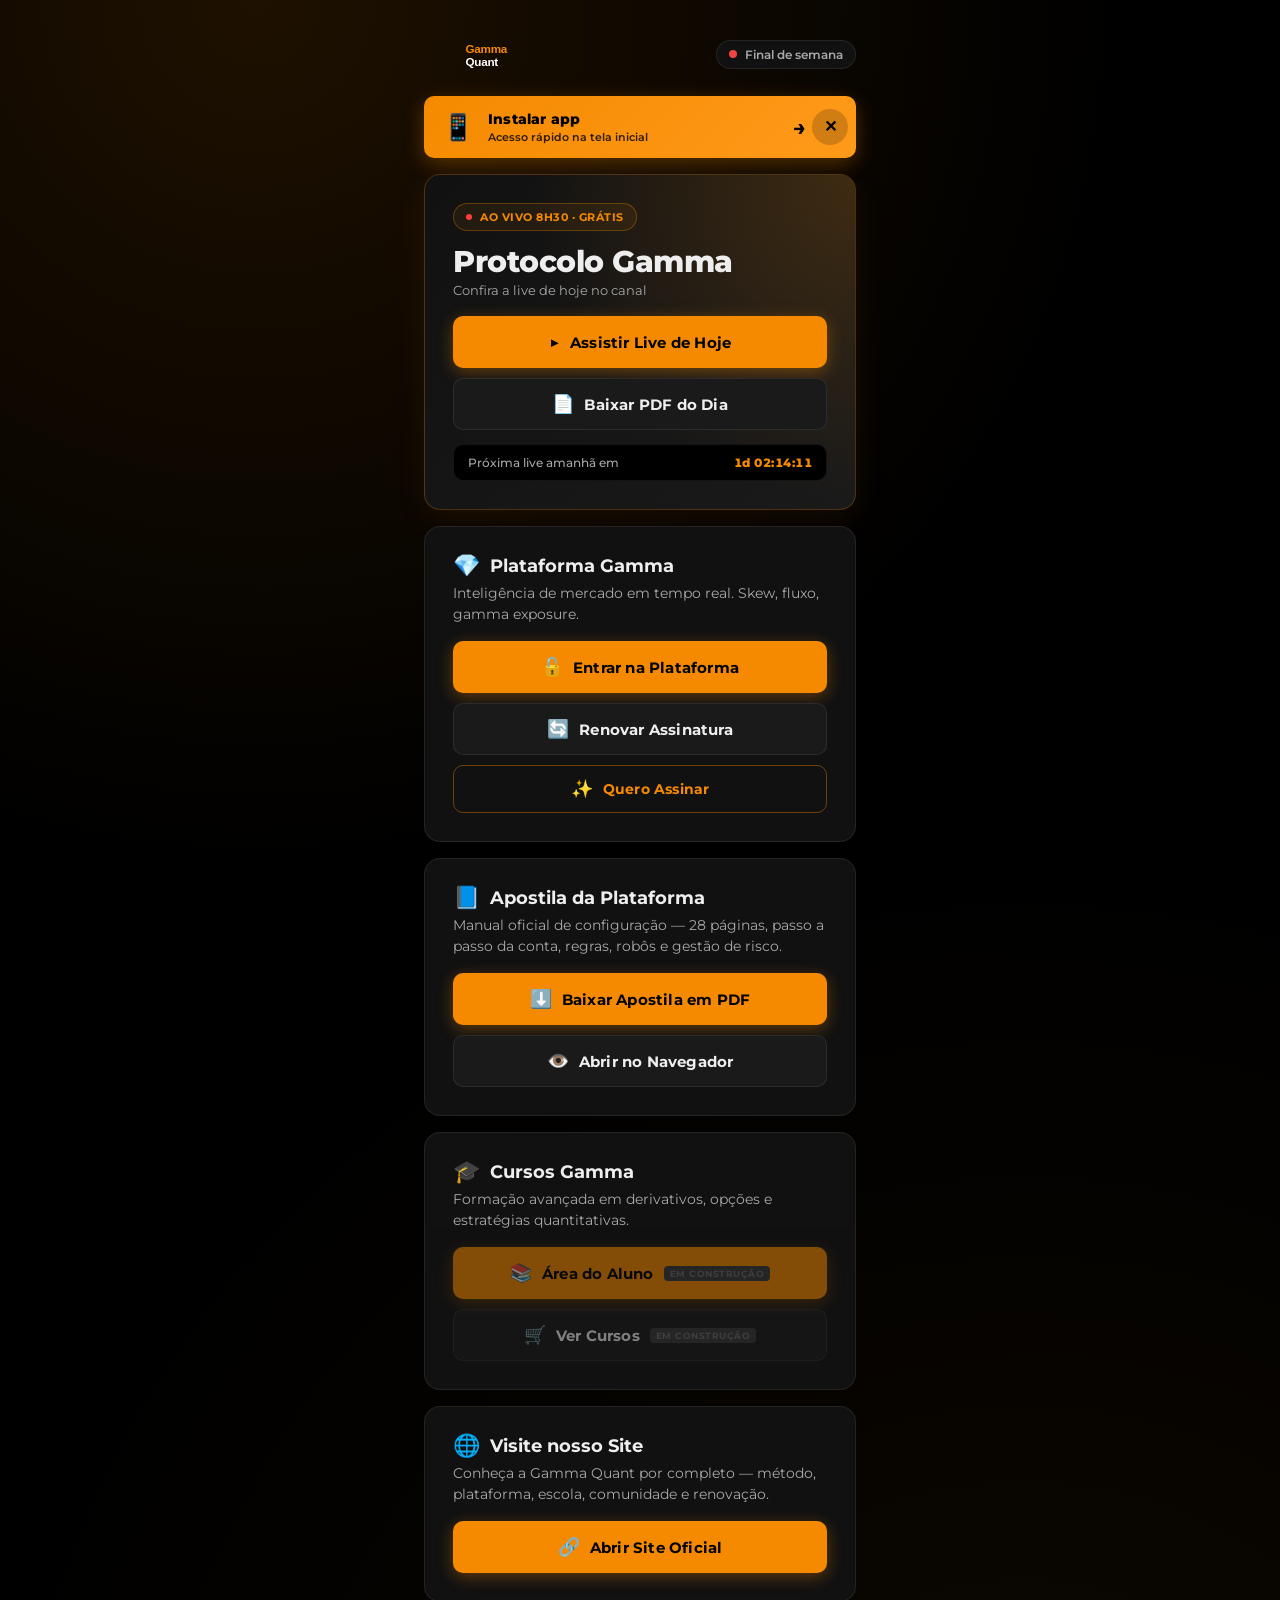
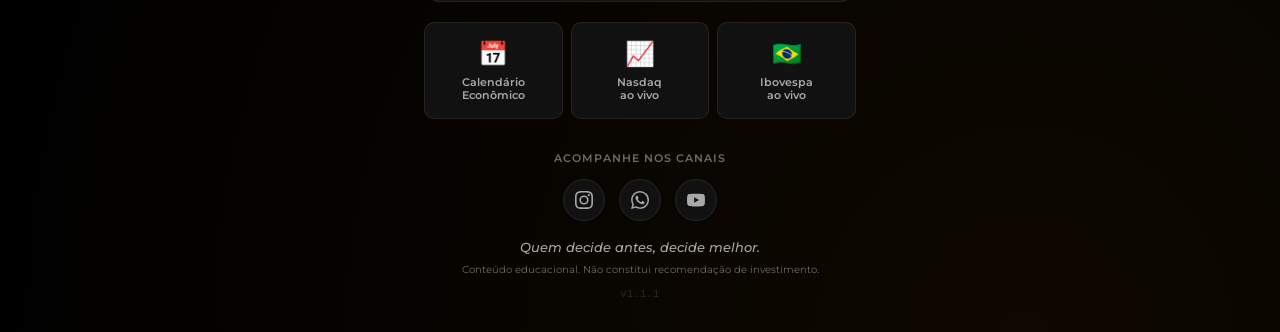
==== commit 281ec8c7: "fix(v1.1.1): remove link Telegram do footer (canal exclusivo de assinantes) Telegram não pode ser di" ====
--- a/index.html
+++ b/index.html
@@ -186,9 +186,6 @@
                 <a href="https://wa.me/5521964212829" target="_blank" rel="noopener" aria-label="WhatsApp">
                     <svg viewBox="0 0 24 24" fill="currentColor"><path d="M17.5 14.4c-.3-.15-1.77-.87-2.04-.97-.27-.1-.47-.15-.67.15-.2.3-.77.97-.94 1.17-.17.2-.35.22-.65.07-.3-.15-1.26-.46-2.4-1.48-.88-.79-1.48-1.76-1.65-2.06-.17-.3-.02-.46.13-.6.13-.13.3-.35.45-.52.15-.17.2-.3.3-.5.1-.2.05-.37-.02-.52-.07-.15-.67-1.62-.92-2.22-.24-.58-.49-.5-.67-.51l-.57-.01c-.2 0-.52.07-.79.37-.27.3-1.04 1.02-1.04 2.48 0 1.46 1.06 2.88 1.21 3.08.15.2 2.1 3.2 5.08 4.5.71.3 1.26.49 1.69.62.71.22 1.35.19 1.86.12.57-.08 1.77-.72 2.02-1.42.25-.7.25-1.3.17-1.42-.07-.12-.27-.2-.57-.35zm-5.45 7.45h-.01a9.9 9.9 0 01-5.05-1.38l-.36-.21-3.74.98 1-3.65-.24-.37a9.92 9.92 0 01-1.52-5.27c0-5.46 4.45-9.91 9.92-9.91 2.65 0 5.14 1.03 7 2.91a9.83 9.83 0 012.91 7c0 5.46-4.45 9.91-9.92 9.91zm8.41-18.32A11.81 11.81 0 0012.05 0C5.5 0 .17 5.34.17 11.89c0 2.1.55 4.13 1.59 5.93L.07 24l6.34-1.66a11.88 11.88 0 005.65 1.44h.01c6.55 0 11.88-5.33 11.88-11.88 0-3.18-1.24-6.16-3.49-8.41z"/></svg>
                 </a>
-                <a href="https://t.me/gammaquant" target="_blank" rel="noopener" aria-label="Telegram">
-                    <svg viewBox="0 0 24 24" fill="currentColor"><path d="M9.78 18.65l.28-4.23 7.68-6.92c.34-.31-.07-.46-.52-.19L7.74 13.3 3.64 12c-.88-.25-.89-.86.2-1.3l15.97-6.16c.73-.33 1.43.18 1.15 1.3l-2.72 12.81c-.19.91-.74 1.13-1.5.71L12.6 16l-1.99 1.93c-.23.23-.42.42-.83.42z"/></svg>
-                </a>
                 <a href="https://www.youtube.com/@gammaquant" target="_blank" rel="noopener" aria-label="YouTube">
                     <svg viewBox="0 0 24 24" fill="currentColor"><path d="M23.5 6.2a3 3 0 00-2.12-2.13C19.5 3.5 12 3.5 12 3.5s-7.5 0-9.38.57A3 3 0 00.5 6.2C0 8.07 0 12 0 12s0 3.93.5 5.8a3 3 0 002.12 2.13C4.5 20.5 12 20.5 12 20.5s7.5 0 9.38-.57a3 3 0 002.12-2.13C24 15.93 24 12 24 12s0-3.93-.5-5.8zM9.6 15.6V8.4l6.27 3.6-6.27 3.6z"/></svg>
                 </a>
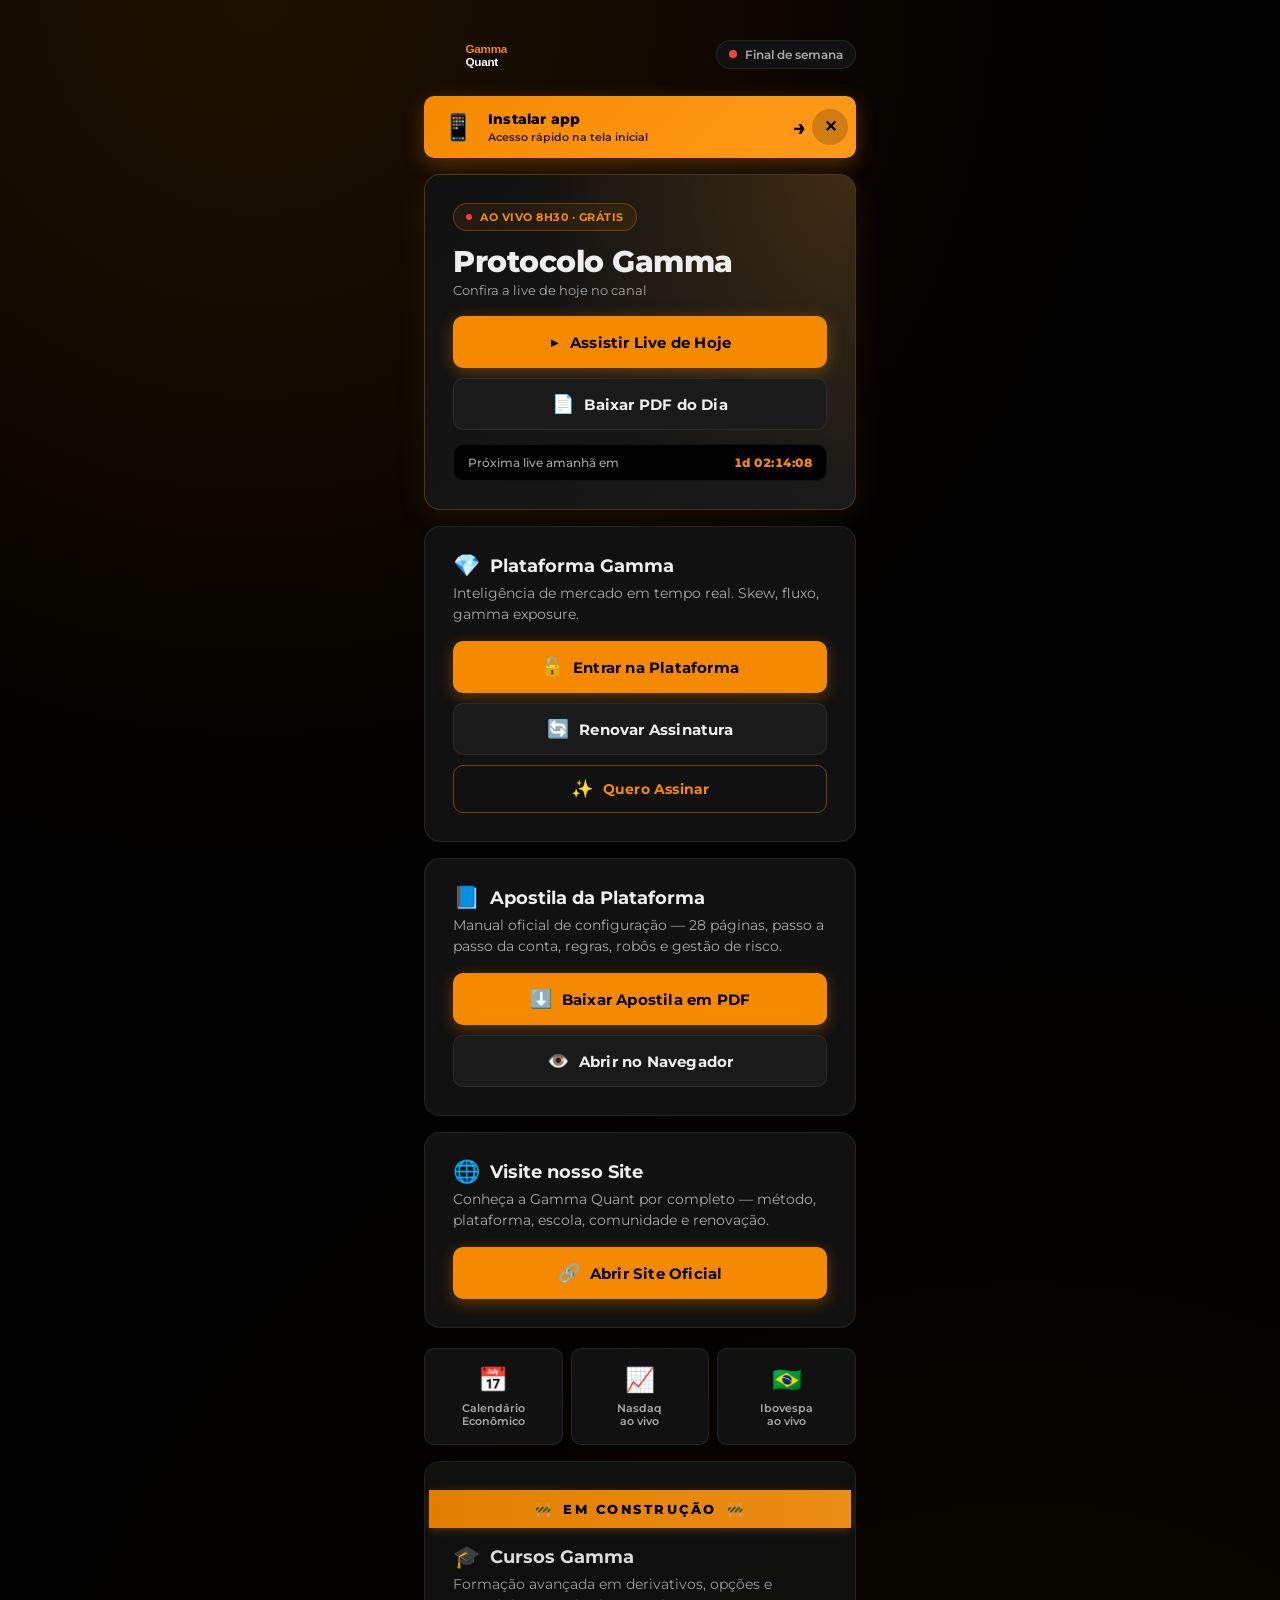
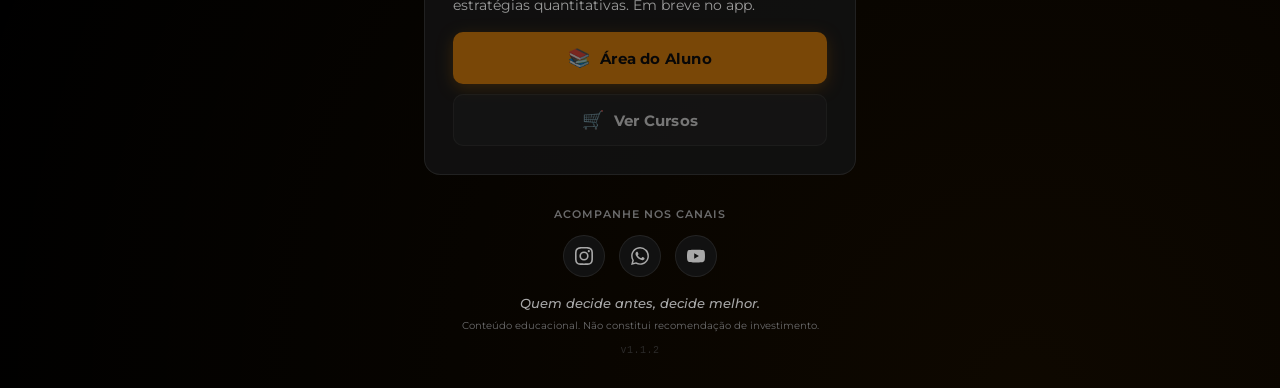
==== commit fea4eaee: "feat(v1.1.2): Cursos vai pro fim com tarja laranja EM CONSTRUÇÃO - Reordenação: Protocolo > Platafor" ====
--- a/index.html
+++ b/index.html
@@ -25,7 +25,7 @@
     <link rel="preconnect" href="https://fonts.gstatic.com" crossorigin>
     <link href="https://fonts.googleapis.com/css2?family=Montserrat:wght@400;500;600;700;800&display=swap" rel="stylesheet">
 
-    <link rel="stylesheet" href="/css/app.css?v=18">
+    <link rel="stylesheet" href="/css/app.css?v=19">
 </head>
 <body>
     <div class="app-shell">
@@ -122,30 +122,8 @@
             </div>
         </section>
 
-        <!-- BLOCO 4 — CURSOS -->
-        <section class="card card-courses">
-            <div class="card-header">
-                <span class="card-icon">🎓</span>
-                <h2 class="card-title-sm">Cursos Gamma</h2>
-            </div>
-            <p class="card-desc">Formação avançada em derivativos, opções e estratégias quantitativas.</p>
-
-            <div class="card-actions">
-                <button class="btn btn-primary btn-disabled" disabled>
-                    <span class="btn-icon">📚</span>
-                    <span>Área do Aluno</span>
-                    <span class="badge-soon">EM CONSTRUÇÃO</span>
-                </button>
-                <button class="btn btn-secondary btn-disabled" disabled>
-                    <span class="btn-icon">🛒</span>
-                    <span>Ver Cursos</span>
-                    <span class="badge-soon">EM CONSTRUÇÃO</span>
-                </button>
-            </div>
-        </section>
-
-        <!-- BLOCO 5 — VISITE NOSSO SITE -->
-        <section class="card card-site">
+        <!-- BLOCO 4 — VISITE NOSSO SITE -->
+        <section class="card card-site" id="card-site">
             <div class="card-header">
                 <span class="card-icon">🌐</span>
                 <h2 class="card-title-sm">Visite nosso Site</h2>
@@ -176,6 +154,31 @@
             </a>
         </section>
 
+        <!-- BLOCO FINAL — CURSOS (em construção) -->
+        <section class="card card-courses card-construction">
+            <div class="construction-banner">
+                <span aria-hidden="true">🚧</span>
+                <span>EM CONSTRUÇÃO</span>
+                <span aria-hidden="true">🚧</span>
+            </div>
+            <div class="card-header">
+                <span class="card-icon">🎓</span>
+                <h2 class="card-title-sm">Cursos Gamma</h2>
+            </div>
+            <p class="card-desc">Formação avançada em derivativos, opções e estratégias quantitativas. Em breve no app.</p>
+
+            <div class="card-actions">
+                <button class="btn btn-primary btn-disabled" disabled>
+                    <span class="btn-icon">📚</span>
+                    <span>Área do Aluno</span>
+                </button>
+                <button class="btn btn-secondary btn-disabled" disabled>
+                    <span class="btn-icon">🛒</span>
+                    <span>Ver Cursos</span>
+                </button>
+            </div>
+        </section>
+
         <!-- SOCIAL FOOTER -->
         <footer class="app-footer">
             <p class="footer-label">Acompanhe nos canais</p>
@@ -203,6 +206,6 @@
 
     </div>
 
-    <script src="/js/app.js?v=18"></script>
+    <script src="/js/app.js?v=19"></script>
 </body>
 </html>
--- a/css/app.css
+++ b/css/app.css
@@ -294,6 +294,42 @@
     font-weight: 700;
 }
 
+/* ============ TARJA EM CONSTRUÇÃO ============ */
+.card-construction {
+    position: relative;
+    padding-top: 0;
+    overflow: hidden;
+    opacity: 0.92;
+}
+
+.card-construction .card-header {
+    margin-top: 18px;
+}
+
+.construction-banner {
+    background: linear-gradient(90deg, var(--orange) 0%, var(--orange-hover) 50%, var(--orange) 100%);
+    background-size: 200% 100%;
+    animation: constructionShine 4s linear infinite;
+    color: #000;
+    text-align: center;
+    padding: 11px 16px;
+    margin: 0 -24px;
+    font-weight: 800;
+    font-size: 13px;
+    letter-spacing: 2.5px;
+    text-transform: uppercase;
+    display: flex;
+    align-items: center;
+    justify-content: center;
+    gap: 10px;
+    box-shadow: 0 2px 8px rgba(245, 138, 0, 0.3);
+}
+
+@keyframes constructionShine {
+    0% { background-position: 0 0; }
+    100% { background-position: 200% 0; }
+}
+
 /* ============ PROFILE TOGGLE ============ */
 .profile-toggle {
     display: flex;
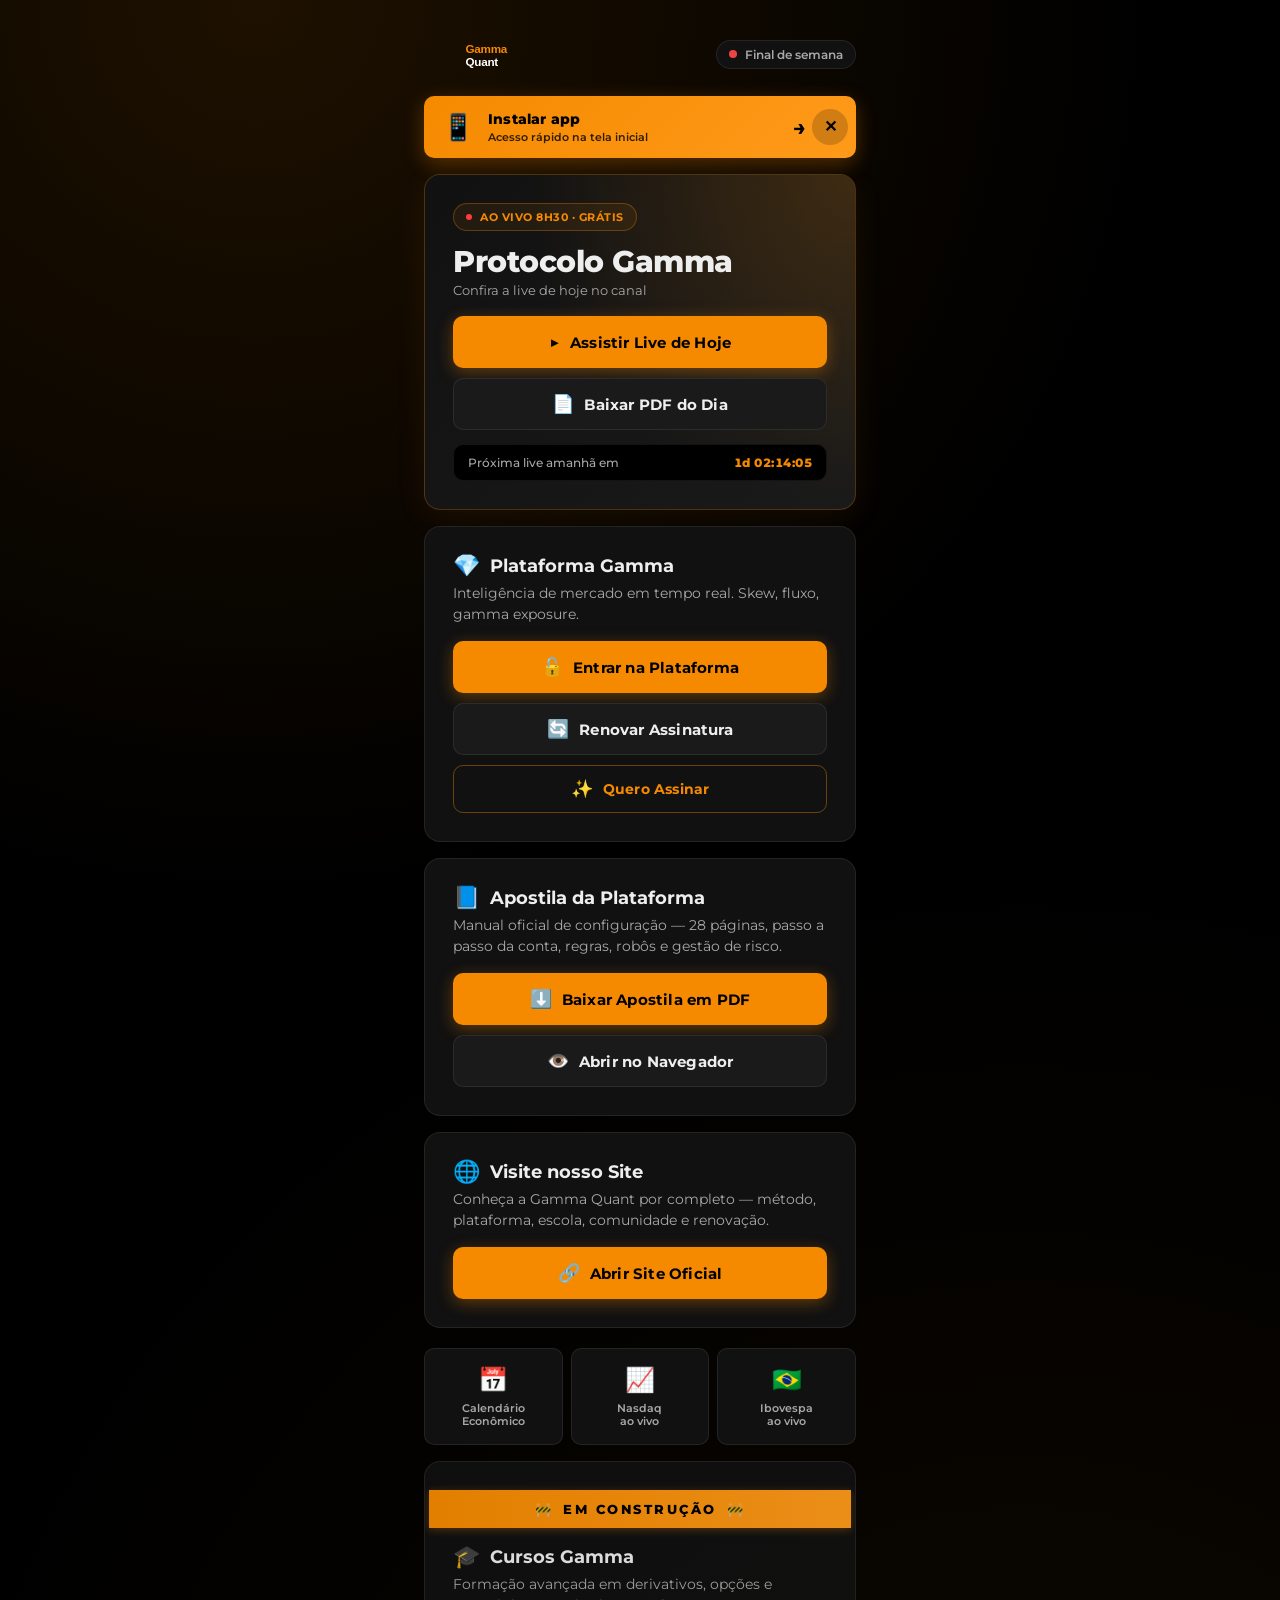
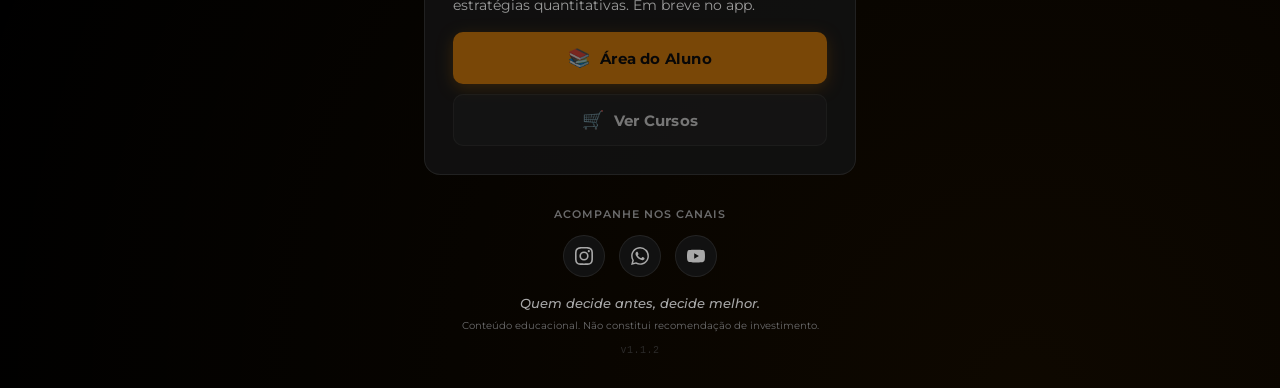
==== commit 41555bd7: "fix: WhatsApp errado no rodape do app (achado pela auditoria adversarial)" ====
--- a/index.html
+++ b/index.html
@@ -186,7 +186,7 @@
                 <a href="https://www.instagram.com/eusergioferro/" target="_blank" rel="noopener" aria-label="Instagram">
                     <svg viewBox="0 0 24 24" fill="currentColor"><path d="M12 2.16c3.2 0 3.58 0 4.85.07 3.25.15 4.77 1.69 4.92 4.92.06 1.27.07 1.65.07 4.85s0 3.58-.07 4.85c-.15 3.23-1.66 4.77-4.92 4.92-1.27.06-1.65.07-4.85.07s-3.58 0-4.85-.07c-3.26-.15-4.77-1.7-4.92-4.92-.06-1.27-.07-1.65-.07-4.85s0-3.58.07-4.85C2.38 3.92 3.9 2.38 7.15 2.23 8.42 2.18 8.8 2.16 12 2.16zm0-2.16C8.74 0 8.33.01 7.05.07 2.7.27.27 2.69.07 7.05.01 8.33 0 8.74 0 12s.01 3.67.07 4.95c.2 4.36 2.62 6.78 6.98 6.98 1.28.06 1.69.07 4.95.07s3.67-.01 4.95-.07c4.35-.2 6.78-2.62 6.98-6.98.06-1.28.07-1.69.07-4.95s-.01-3.67-.07-4.95c-.2-4.35-2.62-6.78-6.98-6.98C15.67.01 15.26 0 12 0zm0 5.84a6.16 6.16 0 100 12.32 6.16 6.16 0 000-12.32zM12 16a4 4 0 110-8 4 4 0 010 8zm6.4-11.85a1.44 1.44 0 100 2.88 1.44 1.44 0 000-2.88z"/></svg>
                 </a>
-                <a href="https://wa.me/5521964212829" target="_blank" rel="noopener" aria-label="WhatsApp">
+                <a href="https://wa.me/5521990089490" target="_blank" rel="noopener" aria-label="WhatsApp">
                     <svg viewBox="0 0 24 24" fill="currentColor"><path d="M17.5 14.4c-.3-.15-1.77-.87-2.04-.97-.27-.1-.47-.15-.67.15-.2.3-.77.97-.94 1.17-.17.2-.35.22-.65.07-.3-.15-1.26-.46-2.4-1.48-.88-.79-1.48-1.76-1.65-2.06-.17-.3-.02-.46.13-.6.13-.13.3-.35.45-.52.15-.17.2-.3.3-.5.1-.2.05-.37-.02-.52-.07-.15-.67-1.62-.92-2.22-.24-.58-.49-.5-.67-.51l-.57-.01c-.2 0-.52.07-.79.37-.27.3-1.04 1.02-1.04 2.48 0 1.46 1.06 2.88 1.21 3.08.15.2 2.1 3.2 5.08 4.5.71.3 1.26.49 1.69.62.71.22 1.35.19 1.86.12.57-.08 1.77-.72 2.02-1.42.25-.7.25-1.3.17-1.42-.07-.12-.27-.2-.57-.35zm-5.45 7.45h-.01a9.9 9.9 0 01-5.05-1.38l-.36-.21-3.74.98 1-3.65-.24-.37a9.92 9.92 0 01-1.52-5.27c0-5.46 4.45-9.91 9.92-9.91 2.65 0 5.14 1.03 7 2.91a9.83 9.83 0 012.91 7c0 5.46-4.45 9.91-9.92 9.91zm8.41-18.32A11.81 11.81 0 0012.05 0C5.5 0 .17 5.34.17 11.89c0 2.1.55 4.13 1.59 5.93L.07 24l6.34-1.66a11.88 11.88 0 005.65 1.44h.01c6.55 0 11.88-5.33 11.88-11.88 0-3.18-1.24-6.16-3.49-8.41z"/></svg>
                 </a>
                 <a href="https://www.youtube.com/@gammaquant" target="_blank" rel="noopener" aria-label="YouTube">
